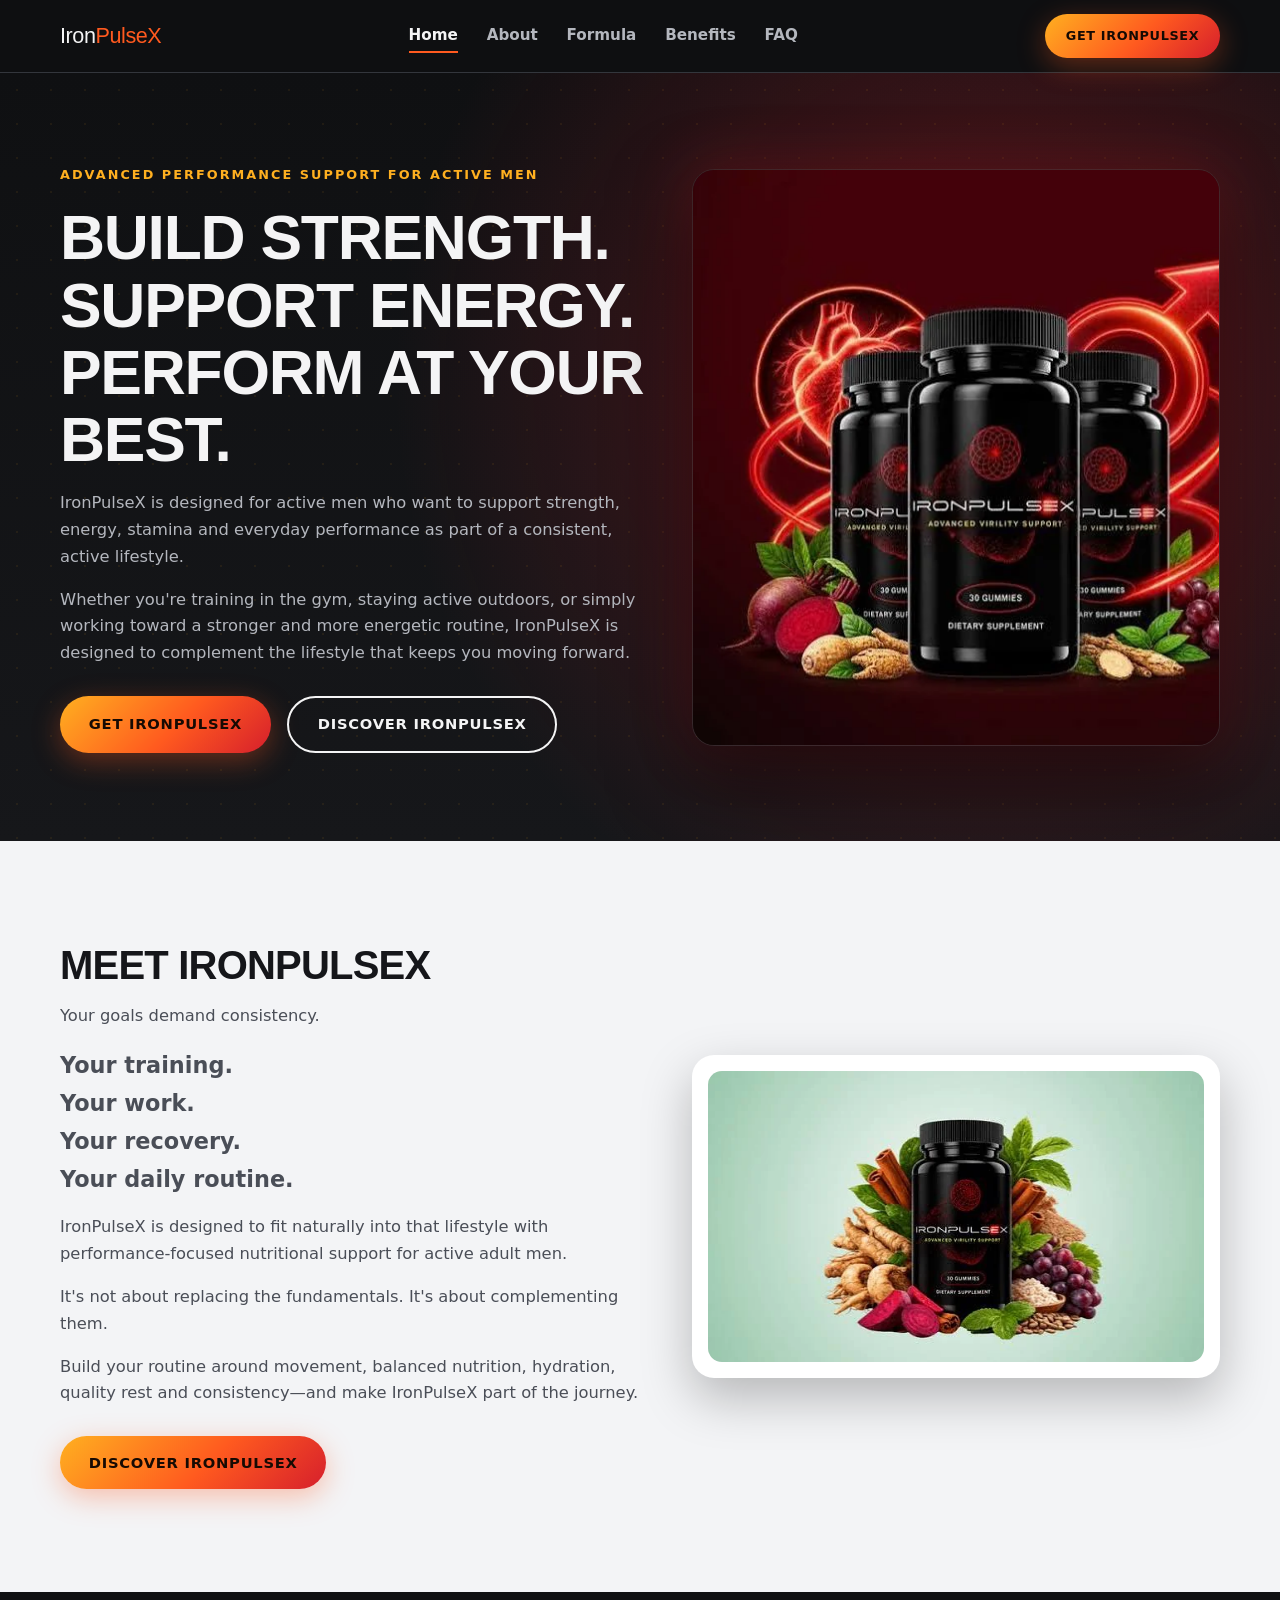
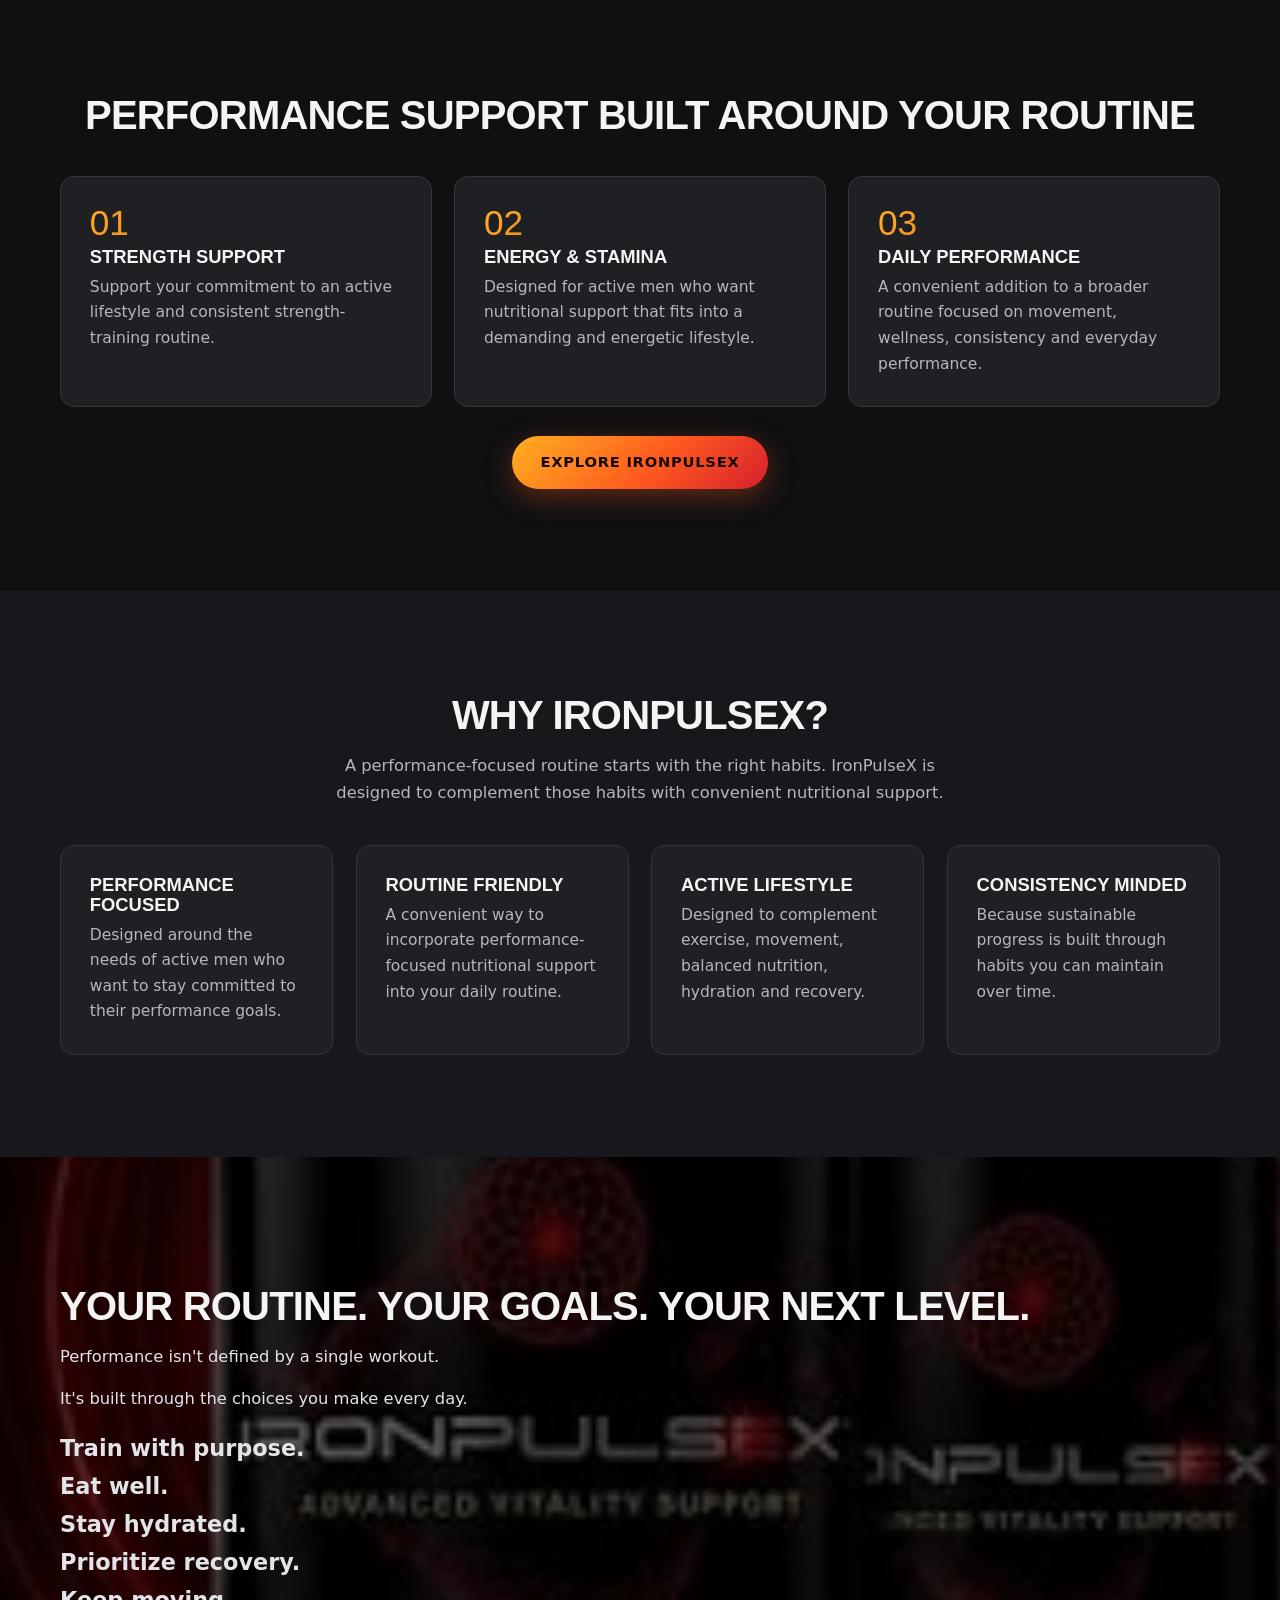
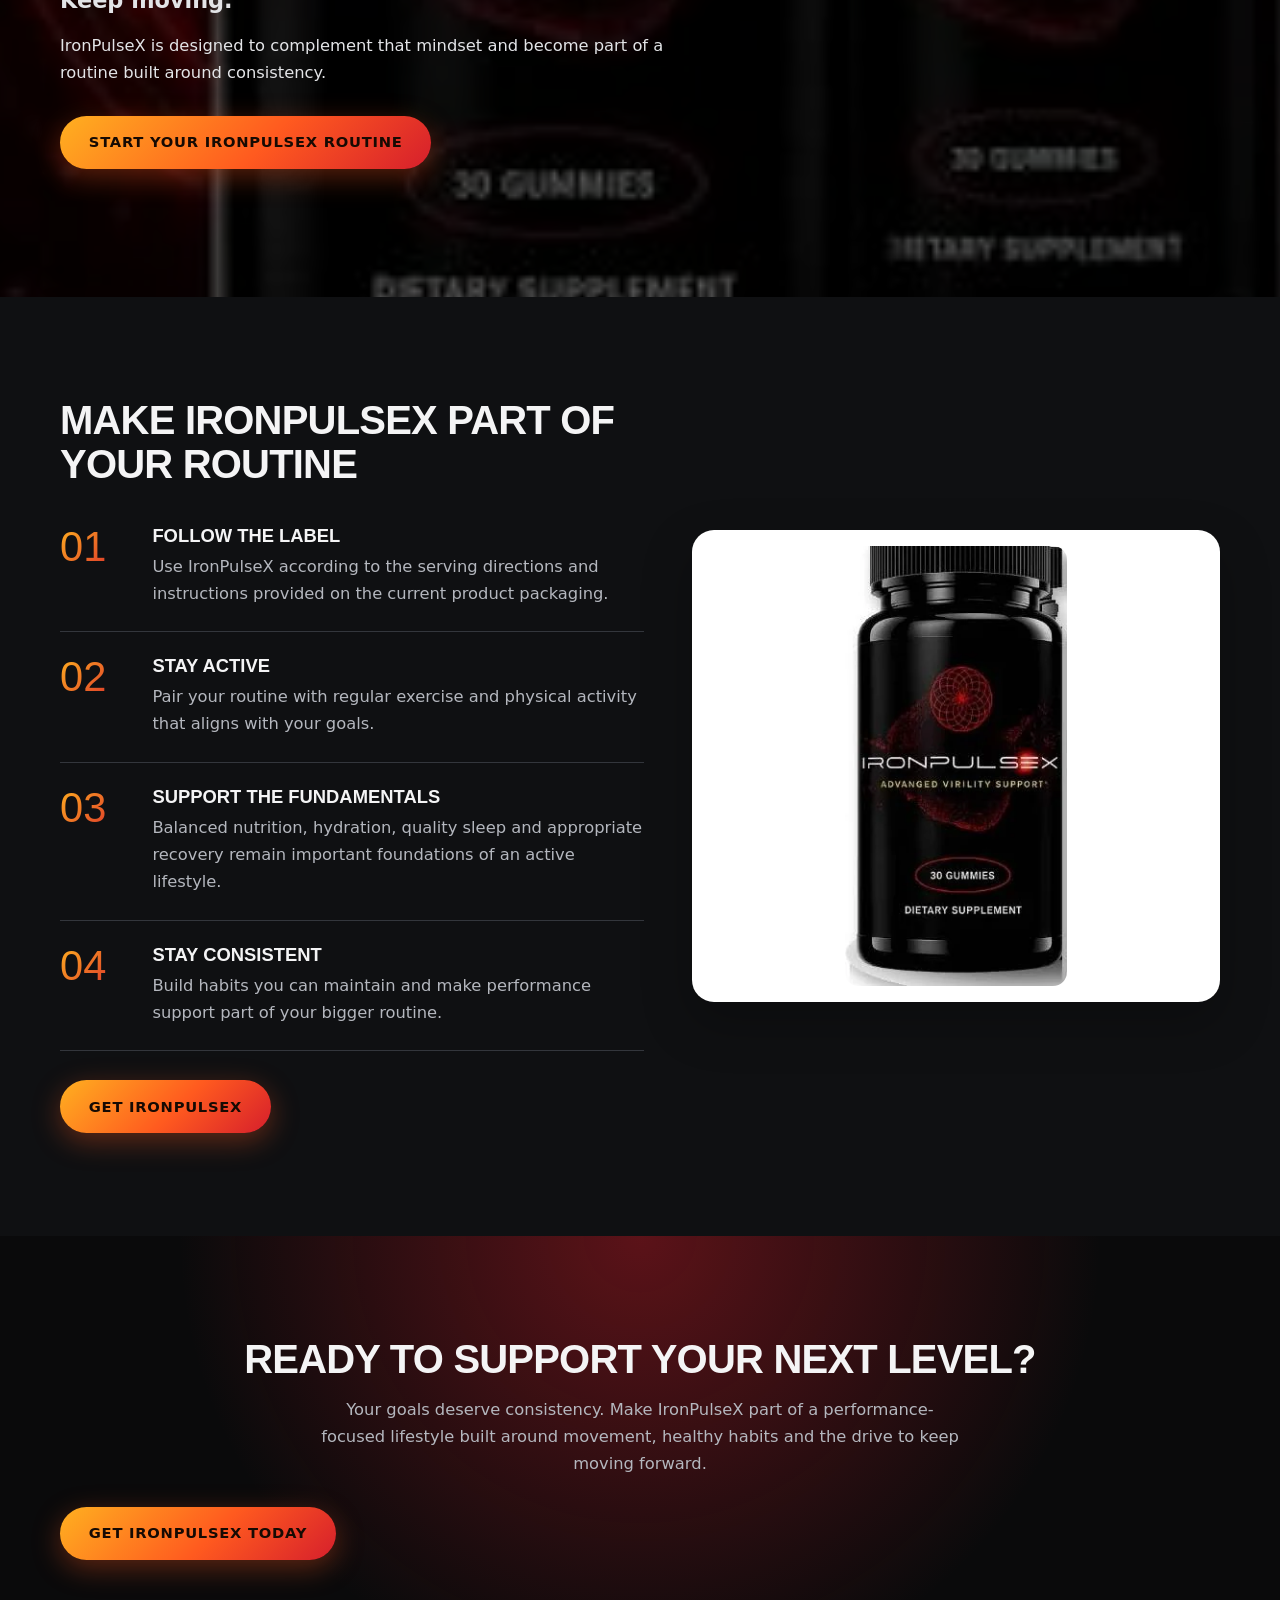
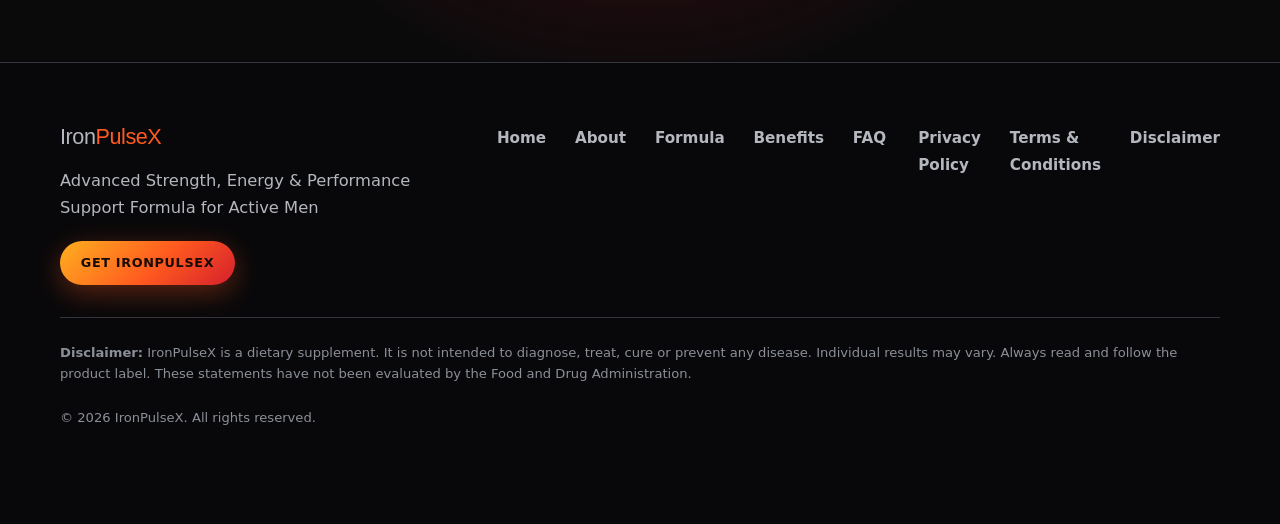
==== index.html @ ad60c8c2 "Add files via upload" ====
<!DOCTYPE html>
<html lang="en">
<head>
<meta charset="utf-8">
<meta name="viewport" content="width=device-width, initial-scale=1">
<title>IronPulseX | Advanced Strength, Energy & Performance Support</title>
<meta name="description" content="Discover IronPulseX, an advanced performance support formula designed for active men seeking support for strength, energy, stamina and everyday performance.">
<meta property="og:title" content="IronPulseX | Advanced Strength, Energy & Performance Support">
<link rel="stylesheet" href="style.css">
</head>
<body>
<header><div class="wrap bar">
<button class="burger" id="burger" aria-label="Open menu" aria-expanded="false" aria-controls="nav">&#9776;</button>
<a class="logo" href="#/">Iron<span>PulseX</span></a>
<nav id="nav" aria-label="Main navigation"><ul>
<li><a href="#/" data-r="home">Home</a></li><li><a href="#/about" data-r="about">About</a></li><li><a href="#/formula" data-r="formula">Formula</a></li><li><a href="#/benefits" data-r="benefits">Benefits</a></li><li><a href="#/faq" data-r="faq">FAQ</a></li>
</ul></nav>
<a class="btn sm dcta" href="https://taptobuynow.com/ironpulsex/">GET IRONPULSEX</a>
<a class="btn sm mcta" href="https://taptobuynow.com/ironpulsex/">GET IRONPULSEX</a>
</div></header>
<main id="top">
<article class="page" id="home" data-title="IronPulseX | Advanced Strength, Energy & Performance Support" data-desc="Discover IronPulseX, an advanced performance support formula designed for active men seeking support for strength, energy, stamina and everyday performance."><section class="hero"><div class="wrap split"><div><span class="eyebrow">ADVANCED PERFORMANCE SUPPORT FOR ACTIVE MEN</span><h1>Build Strength. Support Energy. Perform at Your Best.</h1><p class="lead2">IronPulseX is designed for active men who want to support strength, energy, stamina and everyday performance as part of a consistent, active lifestyle.</p><p class="lead2">Whether you're training in the gym, staying active outdoors, or simply working toward a stronger and more energetic routine, IronPulseX is designed to complement the lifestyle that keeps you moving forward.</p><div class="btns"><a class="btn " href="https://taptobuynow.com/ironpulsex/">GET IRONPULSEX</a><a class="btn ghost" href="https://taptobuynow.com/ironpulsex/">DISCOVER IRONPULSEX</a></div></div><img class="hero-img" data-img="4" src="[data-uri]" width="529" height="579" alt="Three IronPulseX supplement bottles with beetroot, ginseng root and grapes on a dark athletic red energy background"></div></section><section class="sec light"><div class="wrap split"><div class="stack"><h2>Meet IronPulseX</h2><p>Your goals demand consistency.</p><p class="mind">Your training.<br>Your work.<br>Your recovery.<br>Your daily routine.</p><p>IronPulseX is designed to fit naturally into that lifestyle with performance-focused nutritional support for active adult men.</p><p>It's not about replacing the fundamentals. It's about complementing them.</p><p>Build your routine around movement, balanced nutrition, hydration, quality rest and consistency&mdash;and make IronPulseX part of the journey.</p><div class="btns"><a class="btn " href="https://taptobuynow.com/ironpulsex/">DISCOVER IRONPULSEX</a></div></div><div class="frame"><img loading="lazy" data-img="3" src="[data-uri]" width="598" height="350" alt="IronPulseX bottle surrounded by ginseng root, cinnamon, beetroot, grapes and mint leaves"></div></div></section><section class="sec "><div class="wrap"><h2 class="center">Performance Support Built Around Your Routine</h2><div class="grid g3"><div class="card"><span class="num">01</span><h3>STRENGTH SUPPORT</h3><p>Support your commitment to an active lifestyle and consistent strength-training routine.</p></div><div class="card"><span class="num">02</span><h3>ENERGY & STAMINA</h3><p>Designed for active men who want nutritional support that fits into a demanding and energetic lifestyle.</p></div><div class="card"><span class="num">03</span><h3>DAILY PERFORMANCE</h3><p>A convenient addition to a broader routine focused on movement, wellness, consistency and everyday performance.</p></div></div><div class="btns" style="justify-content:center"><a class="btn " href="https://taptobuynow.com/ironpulsex/">EXPLORE IRONPULSEX</a></div></div></section><section class="sec alt"><div class="wrap"><h2 class="center">Why IronPulseX?</h2><p class="center" style="margin-inline:auto">A performance-focused routine starts with the right habits. IronPulseX is designed to complement those habits with convenient nutritional support.</p><div class="grid g4"><div class="card"><h3>PERFORMANCE FOCUSED</h3><p>Designed around the needs of active men who want to stay committed to their performance goals.</p></div><div class="card"><h3>ROUTINE FRIENDLY</h3><p>A convenient way to incorporate performance-focused nutritional support into your daily routine.</p></div><div class="card"><h3>ACTIVE LIFESTYLE</h3><p>Designed to complement exercise, movement, balanced nutrition, hydration and recovery.</p></div><div class="card"><h3>CONSISTENCY MINDED</h3><p>Because sustainable progress is built through habits you can maintain over time.</p></div></div></div></section><section class="life"><img loading="lazy" data-img="1" src="[data-uri]" width="549" height="365" alt="Close view of IronPulseX supplement bottles and red gummies on a dark stone surface"><div class="wrap"><h2>Your Routine. Your Goals. Your Next Level.</h2><p>Performance isn't defined by a single workout.</p><p>It's built through the choices you make every day.</p><p class="mind">Train with purpose.<br>Eat well.<br>Stay hydrated.<br>Prioritize recovery.<br>Keep moving.</p><p>IronPulseX is designed to complement that mindset and become part of a routine built around consistency.</p><div class="btns"><a class="btn " href="https://taptobuynow.com/ironpulsex/">START YOUR IRONPULSEX ROUTINE</a></div></div></section><section class="sec "><div class="wrap split"><div><h2>Make IronPulseX Part of Your Routine</h2><div class="step"><span class="num">01</span><div><h3>FOLLOW THE LABEL</h3><p>Use IronPulseX according to the serving directions and instructions provided on the current product packaging.</p></div></div><div class="step"><span class="num">02</span><div><h3>STAY ACTIVE</h3><p>Pair your routine with regular exercise and physical activity that aligns with your goals.</p></div></div><div class="step"><span class="num">03</span><div><h3>SUPPORT THE FUNDAMENTALS</h3><p>Balanced nutrition, hydration, quality sleep and appropriate recovery remain important foundations of an active lifestyle.</p></div></div><div class="step"><span class="num">04</span><div><h3>STAY CONSISTENT</h3><p>Build habits you can maintain and make performance support part of your bigger routine.</p></div></div><div class="btns"><a class="btn " href="https://taptobuynow.com/ironpulsex/">GET IRONPULSEX</a></div></div><div class="frame tall"><img loading="lazy" data-img="5" src="[data-uri]" width="231" height="460" alt="Single IronPulseX dietary supplement bottle, advanced virility support, 30 gummies"></div></div></section><section class="sec final"><div class="wrap"><h2>Ready to Support Your Next Level?</h2><p>Your goals deserve consistency. Make IronPulseX part of a performance-focused lifestyle built around movement, healthy habits and the drive to keep moving forward.</p><div class="btns"><a class="btn " href="https://taptobuynow.com/ironpulsex/">GET IRONPULSEX TODAY</a></div></div></section></article>
<article class="page" id="about" hidden data-title="About IronPulseX | Performance Support for Active Men" data-desc="Learn about IronPulseX and its performance-focused approach for active men."><section class="hero"><div class="wrap split"><div><span class="eyebrow">ABOUT IRONPULSEX</span><h1>Performance Starts With Consistency</h1><p class="lead2">IronPulseX is built around a straightforward idea: active men deserve performance-focused nutritional support that fits naturally into everyday life.</p><p class="lead2">Because performance isn't only about what happens during a workout.</p><p class="lead2">It's about how you train, work, recover, eat, rest and show up every day.</p><div class="btns"><a class="btn " href="https://taptobuynow.com/ironpulsex/">DISCOVER IRONPULSEX</a></div></div><div class="frame"><img data-img="6" src="[data-uri]" width="480" height="415" alt="Three IronPulseX supplement bottles arranged together"></div></div></section><section class="sec "><div class="wrap"><div class="stack"><h2>Built for Men Who Keep Moving</h2><p>Life can demand a lot.</p><p class="mind">Long days.<br>Challenging workouts.<br>Busy schedules.<br>Personal goals.</p><p>IronPulseX is designed for adult men who want to complement their active lifestyle with convenient performance-support nutrition.</p><p>The philosophy is simple:</p><p class="mind">Support the routine.<br>Respect the fundamentals.<br>Stay consistent.</p></div></div></section><section class="sec alt"><div class="wrap"><h2 class="center">The IronPulseX Approach</h2><div class="grid g4"><div class="card"><h3>PERFORMANCE FOCUSED</h3><p>Created with the active man's lifestyle in mind and positioned around strength, energy, stamina and everyday performance support.</p></div><div class="card"><h3>ROUTINE FRIENDLY</h3><p>Designed to fit naturally into a consistent daily routine.</p></div><div class="card"><h3>LIFESTYLE DRIVEN</h3><p>IronPulseX works alongside the fundamentals of an active lifestyle&mdash;exercise, balanced nutrition, hydration, sleep and recovery.</p></div><div class="card"><h3>CONSISTENCY MINDED</h3><p>Long-term progress isn't built on one perfect day. It's built through habits you can maintain.</p></div></div></div></section><section class="sec light"><div class="wrap"><h2>Designed for Active Adult Men</h2><p>IronPulseX is positioned for men who are committed to staying active and maintaining a performance-focused lifestyle. It is not necessarily appropriate for everyone.</p><div class="grid g4"><div class="card"><h3>Strength Training</h3><p>For men who make resistance training and fitness part of their routine.</p></div><div class="card"><h3>Active Lifestyles</h3><p>For men who stay active through sports, outdoor activities, fitness or everyday movement.</p></div><div class="card"><h3>Demanding Schedules</h3><p>For men balancing work, training, family and personal goals.</p></div><div class="card"><h3>Everyday Performance</h3><p>For men who want to approach their daily routine with consistency and purpose.</p></div></div></div></section><section class="sec "><div class="wrap split"><div class="stack"><h2>Support &mdash; Not Substitution</h2><p>IronPulseX isn't a replacement for the habits that form the foundation of a healthy lifestyle.</p><p class="mind">Exercise matters.<br>Nutrition matters.<br>Hydration matters.<br>Sleep matters.<br>Recovery matters.</p><p>IronPulseX is designed to complement those habits&mdash;not replace them.</p><p>The goal is to build a routine that works as a whole.</p></div><div class="frame"><img loading="lazy" data-img="2" src="[data-uri]" width="640" height="480" alt="IronPulseX bottle with ginseng root, cinnamon sticks, beetroot, grapes and mint"></div></div></section><section class="sec alt"><div class="wrap"><div class="stack"><h2>Keep Moving Forward</h2><p>You don't need perfection.</p><p>You need a routine you can maintain.</p><p class="mind">Set the goal.<br>Build the habit.<br>Stay consistent.<br>Keep moving.</p><p>IronPulseX is designed for men who approach performance with that mindset.</p><div class="btns"><a class="btn " href="https://taptobuynow.com/ironpulsex/">MAKE IRONPULSEX PART OF YOUR ROUTINE</a></div></div></div></section><section class="sec final"><div class="wrap"><h2>Your Routine Is Your Foundation.</h2><p>Build it with intention. Support it with consistency. Keep moving toward what's next.</p><div class="btns"><a class="btn " href="https://taptobuynow.com/ironpulsex/">GET IRONPULSEX</a></div></div></section></article>
<article class="page" id="formula" hidden data-title="IronPulseX Formula | Strength, Energy & Performance Support" data-desc="Explore the IronPulseX formula approach and how it fits into an active lifestyle."><section class="hero"><div class="wrap split"><div><span class="eyebrow">THE FORMULA</span><h1>A Formula Designed Around Performance</h1><p class="lead2">IronPulseX is designed to bring performance-focused nutritional support into a convenient daily routine.</p><p class="lead2">For active men, the goal isn't simply to work harder.</p><p class="lead2">It's to build a smarter, more consistent approach to everyday performance.</p><div class="btns"><a class="btn " href="https://taptobuynow.com/ironpulsex/">GET IRONPULSEX</a></div></div><div class="frame tall"><img data-img="5" src="[data-uri]" width="231" height="460" alt="IronPulseX advanced virility support bottle, 30 gummies dietary supplement"></div></div></section><section class="sec "><div class="wrap"><h2 class="center">How IronPulseX Fits Into an Active Lifestyle</h2><div class="tl"><div class="grid g4"><div class="card"><span class="num">01</span><h3>SUPPORT</h3><p>Make performance-focused nutritional support part of your daily routine.</p></div><div class="card"><span class="num">02</span><h3>TRAIN</h3><p>Pair your routine with regular exercise and physical activity.</p></div><div class="card"><span class="num">03</span><h3>RECOVER</h3><p>Prioritize sleep, hydration, balanced nutrition and recovery.</p></div><div class="card"><span class="num">04</span><h3>REPEAT</h3><p>Consistency is what turns individual healthy choices into sustainable habits.</p></div></div></div></div></section><section class="sec alt"><div class="wrap"><h2 class="center">Designed With the Active Man in Mind</h2><div class="grid g4"><div class="card"><h3>STRENGTH</h3><p>Complement a consistent fitness and strength-training routine.</p></div><div class="card"><h3>ENERGY</h3><p>Support an active lifestyle and the demands of your everyday routine.</p></div><div class="card"><h3>STAMINA</h3><p>Designed to fit naturally into routines centered around physical activity.</p></div><div class="card"><h3>VITALITY</h3><p>Support a broader approach to everyday wellness and performance.</p></div></div></div></section><section class="sec light"><div class="wrap split"><div class="stack"><h2>What's Inside IronPulseX?</h2><p>The exact ingredients and amounts should always be confirmed against the current IronPulseX product label.</p><p>For the most accurate information, review the Supplement Facts panel on the current product packaging before use.</p><p><strong>For the most current ingredient information, please review the Supplement Facts panel on the current IronPulseX product packaging.</strong></p></div><div class="frame"><img loading="lazy" data-img="3" src="[data-uri]" width="598" height="350" alt="IronPulseX bottle beside ginseng, cinnamon, beetroot, grapes and mint leaves"></div></div></section><section class="sec "><div class="wrap"><div class="stack"><h2>Know What You're Choosing</h2><p>Product formulations can change over time.</p><p>Always check the current product packaging for the latest ingredient list, serving information, directions, warnings and other product details.</p><p>If you have a medical condition, take medication or are unsure whether a dietary supplement is appropriate for you, speak with a qualified healthcare professional.</p><div class="btns"><a class="btn " href="https://taptobuynow.com/ironpulsex/">SHOP IRONPULSEX</a></div></div></div></section><section class="sec alt"><div class="wrap"><h2 class="center">A Formula Is Only One Part of Performance</h2><div class="grid g5"><div class="card"><h3>Movement</h3><p>Stay active and train consistently.</p></div><div class="card"><h3>Nutrition</h3><p>Prioritize a balanced and varied diet.</p></div><div class="card"><h3>Hydration</h3><p>Maintain healthy hydration habits.</p></div><div class="card"><h3>Recovery</h3><p>Give yourself time to rest and recover.</p></div><div class="card"><h3>Consistency</h3><p>Keep building habits that fit your lifestyle.</p></div></div><p class="center" style="margin:2rem auto 0">IronPulseX is designed to complement that foundation.</p></div></section><section class="sec final"><div class="wrap"><h2>Support Your Routine. Keep Moving Forward.</h2><p>Make IronPulseX part of a performance-focused lifestyle built around consistency.</p><div class="btns"><a class="btn " href="https://taptobuynow.com/ironpulsex/">GET IRONPULSEX</a></div></div></section></article>
<article class="page" id="benefits" hidden data-title="IronPulseX Benefits | Support Your Active Lifestyle" data-desc="Explore how IronPulseX fits into an active lifestyle focused on strength, energy, stamina and everyday performance support."><section class="hero"><div class="wrap split"><div><span class="eyebrow">ACTIVE LIFESTYLE</span><h1>More From Every Day</h1><p class="lead2">Performance doesn't begin when you walk into the gym.</p><p class="lead2">It begins with the way you approach your entire day.</p><p class="lead2">IronPulseX is designed for active adult men who want to complement their lifestyle with support focused on strength, energy, stamina and everyday performance.</p><div class="btns"><a class="btn " href="https://taptobuynow.com/ironpulsex/">GET STARTED</a></div></div><img class="hero-img" data-img="4" src="[data-uri]" width="529" height="579" alt="IronPulseX supplement bottles supporting an active, performance-focused lifestyle"></div></section><section class="sec "><div class="wrap"><h2 class="center">Performance Support for Your Lifestyle</h2><div class="grid g3"><div class="card"><span class="num">01</span><h3>STRENGTH SUPPORT</h3><p>Complement a consistent strength-training and fitness routine with performance-focused nutritional support.</p></div><div class="card"><span class="num">02</span><h3>ENERGY SUPPORT</h3><p>Designed for men who want to support their active lifestyle and everyday energy needs.</p></div><div class="card"><span class="num">03</span><h3>STAMINA SUPPORT</h3><p>Fits naturally into routines centered around physical activity, training and staying active.</p></div><div class="card"><span class="num">04</span><h3>EVERYDAY PERFORMANCE</h3><p>Support a lifestyle built around movement, consistency and personal performance goals.</p></div><div class="card"><span class="num">05</span><h3>DAILY VITALITY</h3><p>Complement a broader approach to everyday wellness and an active lifestyle.</p></div><div class="card"><span class="num">06</span><h3>CONVENIENT ROUTINE</h3><p>A simple addition to an established daily routine.</p></div></div></div></section><section class="sec alt"><div class="wrap split"><div class="stack"><h2>Performance Is a Lifestyle</h2><p>The strongest routines are built one choice at a time.</p><p class="mind">Train with purpose.<br>Eat intelligently.<br>Stay hydrated.<br>Prioritize recovery.<br>Get quality sleep.<br>Stay consistent.<br>Keep moving forward.</p><p>IronPulseX is designed to complement those choices&mdash;not replace them.</p></div><div class="frame"><img loading="lazy" data-img="6" src="[data-uri]" width="480" height="415" alt="Three IronPulseX bottles representing a consistent daily routine"></div></div></section><section class="sec "><div class="wrap"><h2>Build Your Daily Performance Routine</h2><div class="grid g3"><div class="card"><span class="num">01</span><h3>MOVE</h3><p>Make regular physical activity part of your lifestyle.</p></div><div class="card"><span class="num">02</span><h3>FUEL</h3><p>Prioritize balanced nutrition that supports your overall goals.</p></div><div class="card"><span class="num">03</span><h3>HYDRATE</h3><p>Make hydration a consistent part of your day.</p></div><div class="card"><span class="num">04</span><h3>RECOVER</h3><p>Give yourself adequate time for sleep and recovery.</p></div><div class="card"><span class="num">05</span><h3>SUPPORT</h3><p>Use IronPulseX according to the current product label and make it part of your established routine.</p></div><div class="card"><span class="num">06</span><h3>REPEAT</h3><p>Consistency is the foundation of sustainable habits.</p></div></div><div class="btns"><a class="btn " href="https://taptobuynow.com/ironpulsex/">ADD IRONPULSEX TO YOUR ROUTINE</a></div></div></section><section class="sec alt"><div class="wrap"><div class="stack"><h2>Don't Wait for the Perfect Day</h2><p>You don't need perfect conditions to start building better habits.</p><p>You need a direction.</p><p>You need consistency.</p><p>And you need a routine that works with your lifestyle.</p><p>IronPulseX is designed for men who are ready to take their performance routine seriously.</p><div class="btns"><a class="btn " href="https://taptobuynow.com/ironpulsex/">GET IRONPULSEX</a></div></div></div></section><section class="sec final"><div class="wrap"><h2>Your Goals Don't Wait. Neither Should Your Routine.</h2><p>Take the next step toward a more consistent performance-focused lifestyle.</p><div class="btns"><a class="btn " href="https://taptobuynow.com/ironpulsex/">GET IRONPULSEX</a></div></div></section></article>
<article class="page" id="faq" hidden data-title="IronPulseX FAQ | Frequently Asked Questions" data-desc="Find answers to common questions about IronPulseX, usage, product information and responsible supplement use."><section class="hero"><div class="wrap split"><div><span class="eyebrow">FAQ & CONTACT</span><h1>Questions About IronPulseX?</h1><p class="lead2">Find answers to common questions about IronPulseX, its intended use and how it can fit into an active lifestyle.</p></div><div class="frame"><img data-img="2" src="[data-uri]" width="640" height="480" alt="IronPulseX bottle surrounded by botanical elements"></div></div></section><section class="sec"><div class="wrap" style="max-width:860px"><details><summary>What is IronPulseX?</summary><p>IronPulseX is a dietary supplement positioned as advanced strength, energy and performance support for active adult men.</p><p>It is designed to complement an active lifestyle and consistent wellness routine.</p></details><details><summary>Who is IronPulseX designed for?</summary><p>IronPulseX is designed for adult men who want nutritional support that complements an active lifestyle.</p><p>It can fit alongside exercise, balanced nutrition, hydration, recovery and other healthy lifestyle habits.</p></details><details><summary>How should I take IronPulseX?</summary><p>Always follow the serving size, directions, warnings and other instructions provided on the current IronPulseX product packaging.</p><p>Do not exceed the recommended serving unless specifically directed by an appropriate healthcare professional.</p></details><details><summary>Can I use IronPulseX while exercising?</summary><p>IronPulseX is designed to complement an active lifestyle.</p><p>Exercise, balanced nutrition, hydration, adequate sleep and recovery remain important parts of a performance-focused routine.</p></details><details><summary>How quickly will IronPulseX work?</summary><p>Individual experiences can vary.</p><p>No specific timeframe or guaranteed outcome is promised. Results can depend on individual circumstances, lifestyle, nutrition, exercise and consistency.</p></details><details><summary>Is IronPulseX a replacement for exercise?</summary><p>No.</p><p>IronPulseX should complement&mdash;not replace&mdash;regular physical activity, balanced nutrition, hydration, adequate sleep and other healthy lifestyle practices.</p></details><details><summary>Is IronPulseX a replacement for a healthy diet?</summary><p>No.</p><p>Dietary supplements are intended to supplement an overall lifestyle, not replace a balanced and varied diet.</p></details><details><summary>Can everyone use IronPulseX?</summary><p>Not necessarily.</p><p>If you have a medical condition, take prescription or over-the-counter medication, are pregnant or nursing, or have questions about whether IronPulseX is appropriate for you, consult a qualified healthcare professional before use.</p></details><details><summary>Where can I buy IronPulseX?</summary><p>You can visit the purchase page by clicking any GET IRONPULSEX button on this website.</p></details><details><summary>Where can I find the ingredient information?</summary><p>Always refer to the current IronPulseX product packaging and Supplement Facts panel for the most accurate and up-to-date ingredient information.</p><p>Product formulations may change.</p></details><details><summary>Does IronPulseX guarantee results?</summary><p>No.</p><p>Individual results vary, and dietary supplements should not be presented as guaranteeing a particular outcome.</p></details><div class="btns"><a class="btn " href="https://taptobuynow.com/ironpulsex/">GET IRONPULSEX</a></div></div></section><section class="sec alt"><div class="wrap"><h2>Need More Information?</h2><p>For product-specific information, always review the current IronPulseX product packaging and purchase-page information.</p><div class="btns"><a class="btn " href="https://taptobuynow.com/ironpulsex/">VISIT IRONPULSEX</a></div></div></section><section class="sec" id="disclaimer"><div class="wrap"><div class="disc"><h2 style="font-size:1.8rem">Important Disclaimer</h2><p>IronPulseX is a dietary supplement.</p><p>It is not intended to diagnose, treat, cure or prevent any disease.</p><p>Individual results may vary.</p><p>Always read and follow the product label.</p><p>If you have a medical condition, take medication, are pregnant or nursing, or have concerns about using a dietary supplement, consult a qualified healthcare professional before use.</p><p>Website information should not be considered a substitute for professional medical advice.</p></div></div></section></article>
</main>
<footer><div class="wrap">
<div class="fgrid">
<div><a class="logo" href="#/">Iron<span>PulseX</span></a><p style="margin:.8rem 0 1.2rem">Advanced Strength, Energy &amp; Performance Support Formula for Active Men</p><a class="btn sm" href="https://taptobuynow.com/ironpulsex/">GET IRONPULSEX</a></div>
<nav aria-label="Footer navigation"><ul><li><a href="#/">Home</a></li><li><a href="#/about">About</a></li><li><a href="#/formula">Formula</a></li><li><a href="#/benefits">Benefits</a></li><li><a href="#/faq">FAQ</a></li></ul></nav>
<nav aria-label="Legal"><ul><li><a href="privacy-policy.html">Privacy Policy</a></li><li><a href="terms-and-conditions.html">Terms &amp; Conditions</a></li><li><a href="#/disclaimer">Disclaimer</a></li></ul></nav>
</div>
<p class="small"><strong>Disclaimer:</strong> IronPulseX is a dietary supplement. It is not intended to diagnose, treat, cure or prevent any disease. Individual results may vary. Always read and follow the product label. These statements have not been evaluated by the Food and Drug Administration.<br><br>&copy; 2026 IronPulseX. All rights reserved.</p>
</div></footer>
<div class="sticky"><a class="btn" href="https://taptobuynow.com/ironpulsex/">GET IRONPULSEX</a></div>
<script>
var IMG={"1": "[data-uri]", "2": "[data-uri]", "3": "[data-uri]", "4": "[data-uri]", "5": "[data-uri]", "6": "[data-uri]"};document.querySelectorAll("img[data-img]").forEach(function(i){i.src=IMG[i.dataset.img]});
(function(){
var pages=document.querySelectorAll('.page'),links=document.querySelectorAll('nav a[data-r]'),nav=document.getElementById('nav'),burger=document.getElementById('burger'),desc=document.querySelector('meta[name=description]');
function route(){
var h=location.hash.replace('#/','').replace('#','')||'home';
var disc=h==='disclaimer';if(disc)h='faq';
if(!document.getElementById(h))h='home';
pages.forEach(function(p){p.hidden=p.id!==h});
var p=document.getElementById(h);
document.title=p.dataset.title;desc.setAttribute('content',p.dataset.desc);
links.forEach(function(a){a.classList.toggle('active',a.dataset.r===h)});
nav.classList.remove('open');burger.setAttribute('aria-expanded','false');
if(disc){var d=document.getElementById('disclaimer');d&&d.scrollIntoView()}else window.scrollTo(0,0);
}
burger.addEventListener('click',function(){var o=nav.classList.toggle('open');burger.setAttribute('aria-expanded',o)});
window.addEventListener('hashchange',route);route();
})();
</script>
</body>
</html>
---- style.css ----
:root{--bg:#0f1012;--bg2:#17181b;--card:#1e2024;--line:#33363c;--tx:#f4f4f5;--mut:#b4b7be;--acc:#ff5a1f;--acc2:#ffb020;--red:#d61f2c;--light:#f3f4f6;--ink:#15161a;--r:14px}
*{box-sizing:border-box;margin:0;padding:0}
html{scroll-behavior:smooth}
body{font-family:"Segoe UI",Inter,system-ui,-apple-system,Roboto,Arial,sans-serif;background:var(--bg);color:var(--tx);line-height:1.65;font-size:1.02rem;-webkit-font-smoothing:antialiased}
img{max-width:100%;height:auto;display:block}
a{color:inherit}
h1,h2,h3{font-family:"Arial Black","Segoe UI",Impact,sans-serif;line-height:1.08;letter-spacing:-.02em;font-weight:900}
h1{font-size:clamp(2.3rem,5.4vw,4.3rem)}
h2{font-size:clamp(1.8rem,3.6vw,2.9rem);margin-bottom:1rem}
h3{font-size:1.15rem;letter-spacing:0;margin-bottom:.5rem}
p{color:var(--mut);max-width:62ch}
.wrap{width:min(1160px,92%);margin:0 auto}
.sec{padding:clamp(3.5rem,8vw,6.5rem) 0}
.alt{background:var(--bg2)}
.light{background:var(--light);color:var(--ink)}
.light p{color:#4a4e57}
.light .card{background:#fff;border-color:#e2e4e8;color:var(--ink)}
.eyebrow{display:inline-block;color:var(--acc2);font-weight:700;font-size:.8rem;letter-spacing:.16em;margin-bottom:1rem}
.center{text-align:center}.center p{margin-inline:auto}
:focus-visible{outline:3px solid var(--acc2);outline-offset:3px}
/* buttons */
.btn{display:inline-flex;align-items:center;justify-content:center;min-height:52px;padding:.9rem 1.8rem;border-radius:999px;font-weight:800;letter-spacing:.05em;text-decoration:none;font-size:.92rem;background:linear-gradient(135deg,var(--acc2),var(--acc) 55%,var(--red));color:#160a03;box-shadow:0 8px 28px rgba(255,90,31,.35);transition:transform .2s,box-shadow .2s,filter .2s;text-align:center}
.btn:hover{transform:translateY(-2px);filter:brightness(1.08);box-shadow:0 12px 34px rgba(255,90,31,.5)}
.btn.ghost{background:transparent;color:var(--tx);border:2px solid var(--tx);box-shadow:none}
.btn.ghost:hover{background:var(--tx);color:var(--ink)}
.btn.sm{min-height:44px;padding:.6rem 1.3rem;font-size:.8rem}
.btns{display:flex;gap:1rem;flex-wrap:wrap;margin-top:1.8rem}
.center .btns{justify-content:center}
/* header */
header{position:sticky;top:0;z-index:50;background:rgba(15,16,18,.92);backdrop-filter:blur(12px);border-bottom:1px solid var(--line)}
.bar{display:flex;align-items:center;justify-content:space-between;gap:1rem;min-height:72px}
.logo{font-family:"Arial Black",Impact,sans-serif;font-size:1.35rem;text-decoration:none;letter-spacing:-.02em}
.logo span{color:var(--acc)}
nav ul{list-style:none;display:flex;gap:1.8rem}
nav a{text-decoration:none;color:var(--mut);font-weight:600;font-size:.95rem;padding:.4rem 0;border-bottom:2px solid transparent;transition:color .2s,border-color .2s}
nav a:hover,nav a.active{color:var(--tx);border-color:var(--acc)}
.burger{display:none;background:none;border:1px solid var(--line);border-radius:10px;width:46px;height:46px;cursor:pointer;color:var(--tx);font-size:1.4rem}
.mcta{display:none}
/* hero */
.hero{position:relative;overflow:hidden;background:radial-gradient(circle at 78% 40%,rgba(214,31,44,.35),transparent 55%),linear-gradient(180deg,#0f1012,#16171a)}
.hero:before{content:"";position:absolute;inset:0;background:radial-gradient(circle,rgba(255,176,32,.14) 1px,transparent 1.5px) 0 0/34px 34px;opacity:.5;pointer-events:none}
.split{position:relative;display:grid;grid-template-columns:1.05fr .95fr;gap:3rem;align-items:center}
.hero .split{padding:clamp(3rem,7vw,5.5rem) 0}
.hero p.lead{font-size:1.15rem;margin-top:1.3rem}
.hero h1{margin:.2rem 0}
.trust{margin-top:1.6rem;font-size:.88rem;color:var(--mut)}
.hero-img{border-radius:22px;box-shadow:0 30px 80px rgba(0,0,0,.6),0 0 60px rgba(214,31,44,.3);border:1px solid rgba(255,255,255,.08);width:100%}
.pimg{filter:drop-shadow(0 25px 35px rgba(0,0,0,.55));margin:0 auto;max-height:520px;width:auto}
.frame{background:#fff;border-radius:22px;padding:1rem;box-shadow:0 20px 50px rgba(0,0,0,.25)}
.frame img{border-radius:14px;width:100%}
/* grids/cards */
.grid{display:grid;gap:1.4rem;margin-top:2.4rem}
.g3{grid-template-columns:repeat(3,1fr)}.g4{grid-template-columns:repeat(4,1fr)}.g2{grid-template-columns:repeat(2,1fr)}
.card{background:var(--card);border:1px solid var(--line);border-radius:var(--r);padding:1.8rem;transition:transform .25s,border-color .25s}
.card:hover{transform:translateY(-4px);border-color:var(--acc)}
.card p{font-size:.97rem}
.num{font-family:"Arial Black",sans-serif;font-size:2.2rem;background:linear-gradient(135deg,var(--acc2),var(--red));-webkit-background-clip:text;background-clip:text;color:transparent;display:block;margin-bottom:.4rem;line-height:1}
.ico{width:48px;height:48px;border-radius:12px;display:grid;place-items:center;font-size:1.4rem;background:rgba(255,90,31,.15);margin-bottom:1rem}
/* lifestyle */
.life{position:relative;background:#000;overflow:hidden}
.life img{width:100%;height:100%;position:absolute;inset:0;object-fit:cover;opacity:.4}
.life .wrap{position:relative;padding:clamp(4rem,10vw,8rem) 0}
.life p{color:#e3e4e7;margin-bottom:.9rem}
/* steps */
.steps{counter-reset:s}
.step{display:flex;gap:1.4rem;align-items:flex-start;padding:1.5rem 0;border-bottom:1px solid var(--line)}
.step .num{font-size:2.6rem;min-width:70px}
.note{margin-top:1.4rem;font-size:.9rem;font-style:italic}
/* final cta */
.final{text-align:center;background:radial-gradient(circle at 50% 0,rgba(214,31,44,.4),transparent 60%),#0a0a0b}
.final p{margin:0 auto}
/* checklist */
.check{list-style:none;display:grid;grid-template-columns:repeat(2,1fr);gap:.9rem;margin-top:2rem}
.check li{background:var(--card);border:1px solid var(--line);border-radius:12px;padding:1rem 1.2rem;font-weight:600}
.check li:before{content:"\2713";color:var(--acc2);font-weight:900;margin-right:.8rem}
.mind{font-size:1.4rem;font-weight:700;line-height:1.7;color:var(--tx);list-style:none}
/* faq */
details{background:var(--card);border:1px solid var(--line);border-radius:12px;margin-bottom:.9rem}
summary{cursor:pointer;padding:1.2rem 1.4rem;font-weight:700;list-style:none;display:flex;justify-content:space-between;gap:1rem;min-height:56px;align-items:center}
summary::-webkit-details-marker{display:none}
summary:after{content:"+";font-size:1.6rem;color:var(--acc);transition:transform .2s}
details[open] summary:after{transform:rotate(45deg)}
details p{padding:0 1.4rem 1.3rem}
.disc{background:#fff;color:var(--ink);border-radius:var(--r);padding:2rem;border-left:6px solid var(--acc)}
.disc p{color:#3c4048;margin-bottom:.8rem;max-width:none}
/* footer */
footer{background:#08080a;border-top:1px solid var(--line);padding:3.5rem 0 6rem}
.fgrid{display:grid;grid-template-columns:1.4fr 1fr 1fr;gap:2rem}
footer ul{list-style:none}footer li{margin:.4rem 0}
footer a{text-decoration:none;color:var(--mut)}footer a:hover{color:var(--acc2)}
.small{font-size:.82rem;color:#8b8f97;margin-top:2rem;padding-top:1.5rem;border-top:1px solid var(--line);max-width:none}
.page[hidden]{display:none}
@media(max-width:960px){
.split,.g3,.g4,.fgrid{grid-template-columns:1fr 1fr}
.split{grid-template-columns:1fr}
.burger{display:block}
.dcta{display:none}
.mcta{display:inline-flex}
nav{position:absolute;top:100%;left:0;right:0;background:var(--bg);border-bottom:1px solid var(--line);display:none;padding:1rem 4%}
nav.open{display:block}
nav ul{flex-direction:column;gap:.4rem}
nav a{display:block;padding:.9rem 0;font-size:1.05rem}
.bar{position:relative}
}
@media(max-width:640px){
.g2,.g3,.g4,.fgrid,.check{grid-template-columns:1fr}
.mcta{padding:.5rem .9rem;font-size:.72rem;min-height:42px}
.logo{font-size:1.1rem}
.btn:not(.sm){width:100%}
.sticky{display:flex}
.pimg{max-height:380px}
}
.sticky{display:none;position:fixed;left:0;right:0;bottom:0;z-index:60;padding:.6rem 4% calc(.6rem + env(safe-area-inset-bottom));background:rgba(8,8,10,.95);border-top:1px solid var(--line)}
.sticky .btn{width:100%}
@media(min-width:641px){.sticky{display:none!important}}
@media(prefers-reduced-motion:reduce){*{transition:none!important;scroll-behavior:auto!important}}
/* v3 additions */
h1,h2{text-transform:uppercase}
h2{font-size:clamp(1.6rem,3.2vw,2.5rem)}
h1{font-size:clamp(2.1rem,5vw,3.9rem)}
.g5{grid-template-columns:repeat(5,1fr)}
.hero .frame{max-width:480px;margin-left:auto;width:100%}
.frame.tall img{max-height:440px;width:auto;margin:0 auto}
.life img{transform:scale(2.4);transform-origin:88% 55%;opacity:.35}
.tl .card{position:relative}
.stack p+p{margin-top:1rem}
.mind{margin:1rem 0}
.lead2{margin-top:1rem}
.flinks{display:flex;gap:1.2rem;flex-wrap:wrap;margin-top:.8rem;font-size:.9rem}
@media(max-width:960px){.g5{grid-template-columns:1fr 1fr}.hero .frame{margin:0 auto}}
@media(max-width:640px){.g5{grid-template-columns:1fr}h1{font-size:2rem}}
html,body{overflow-x:hidden}
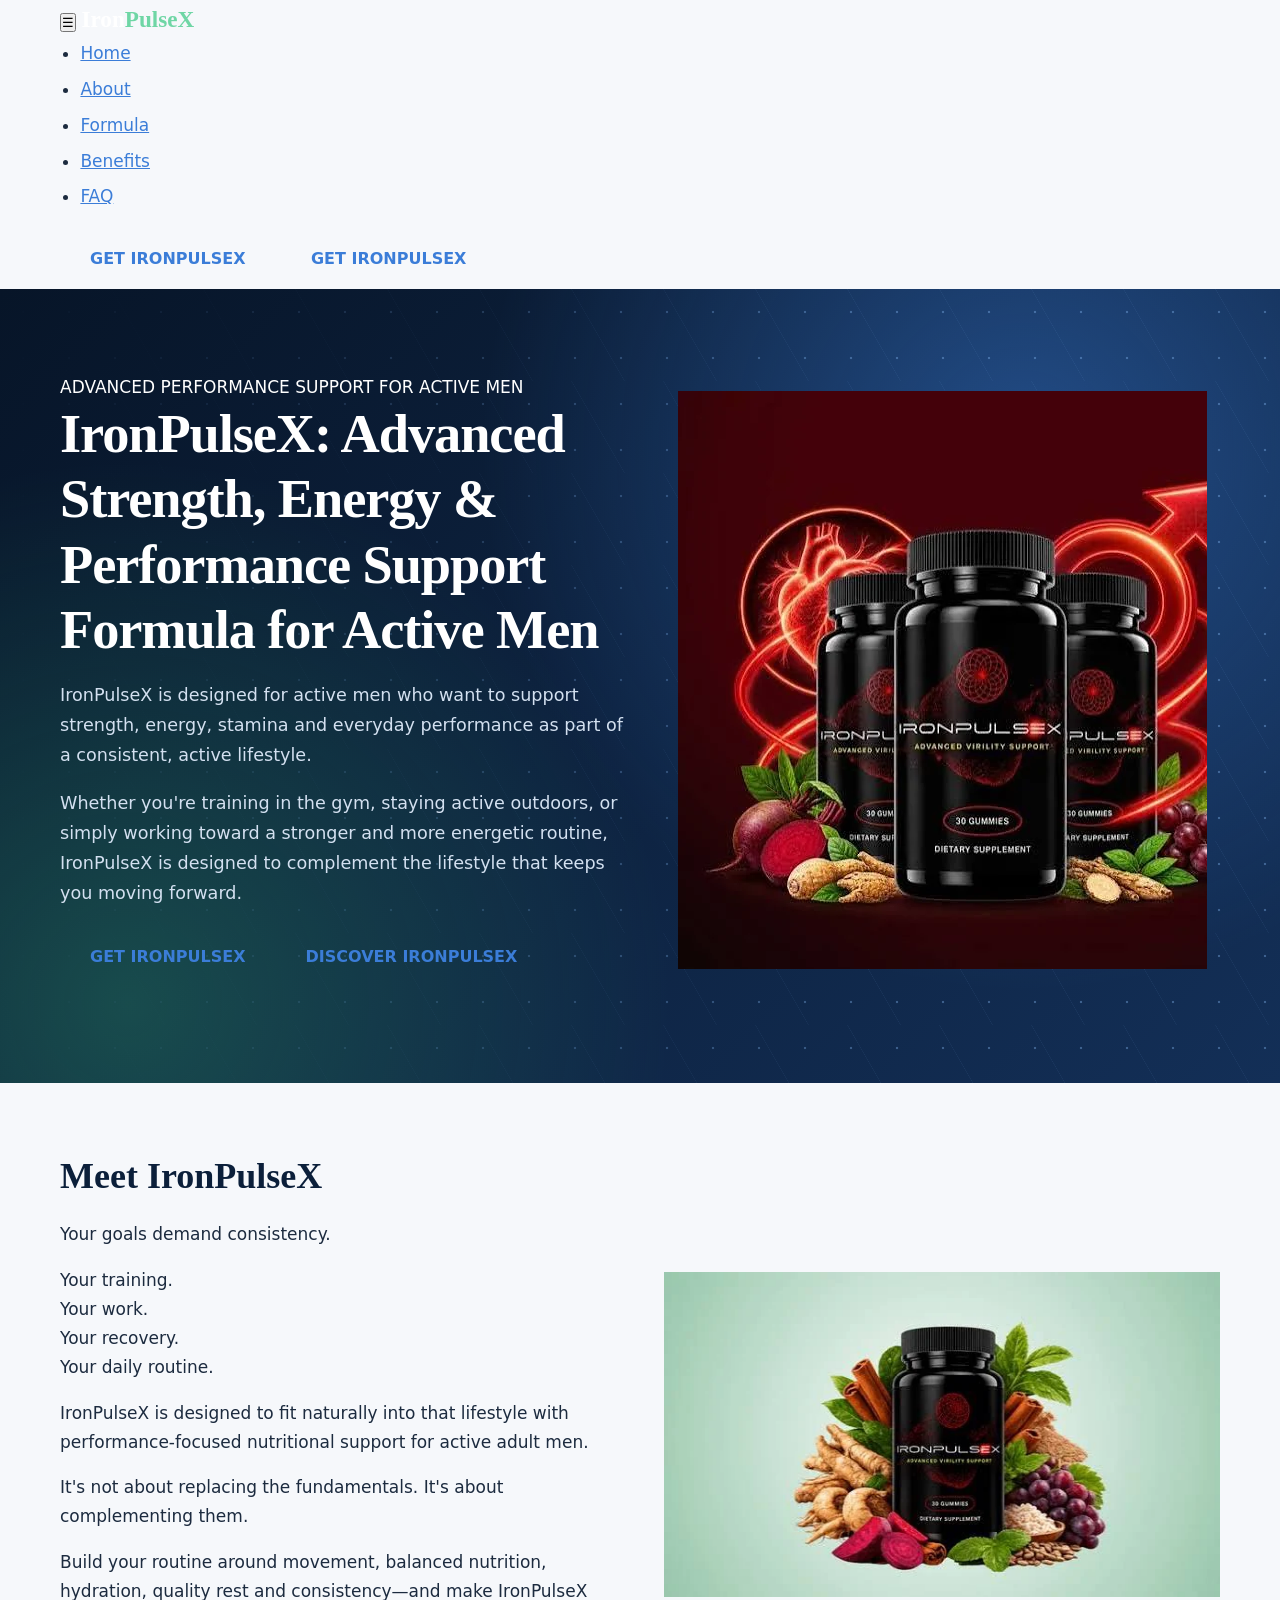
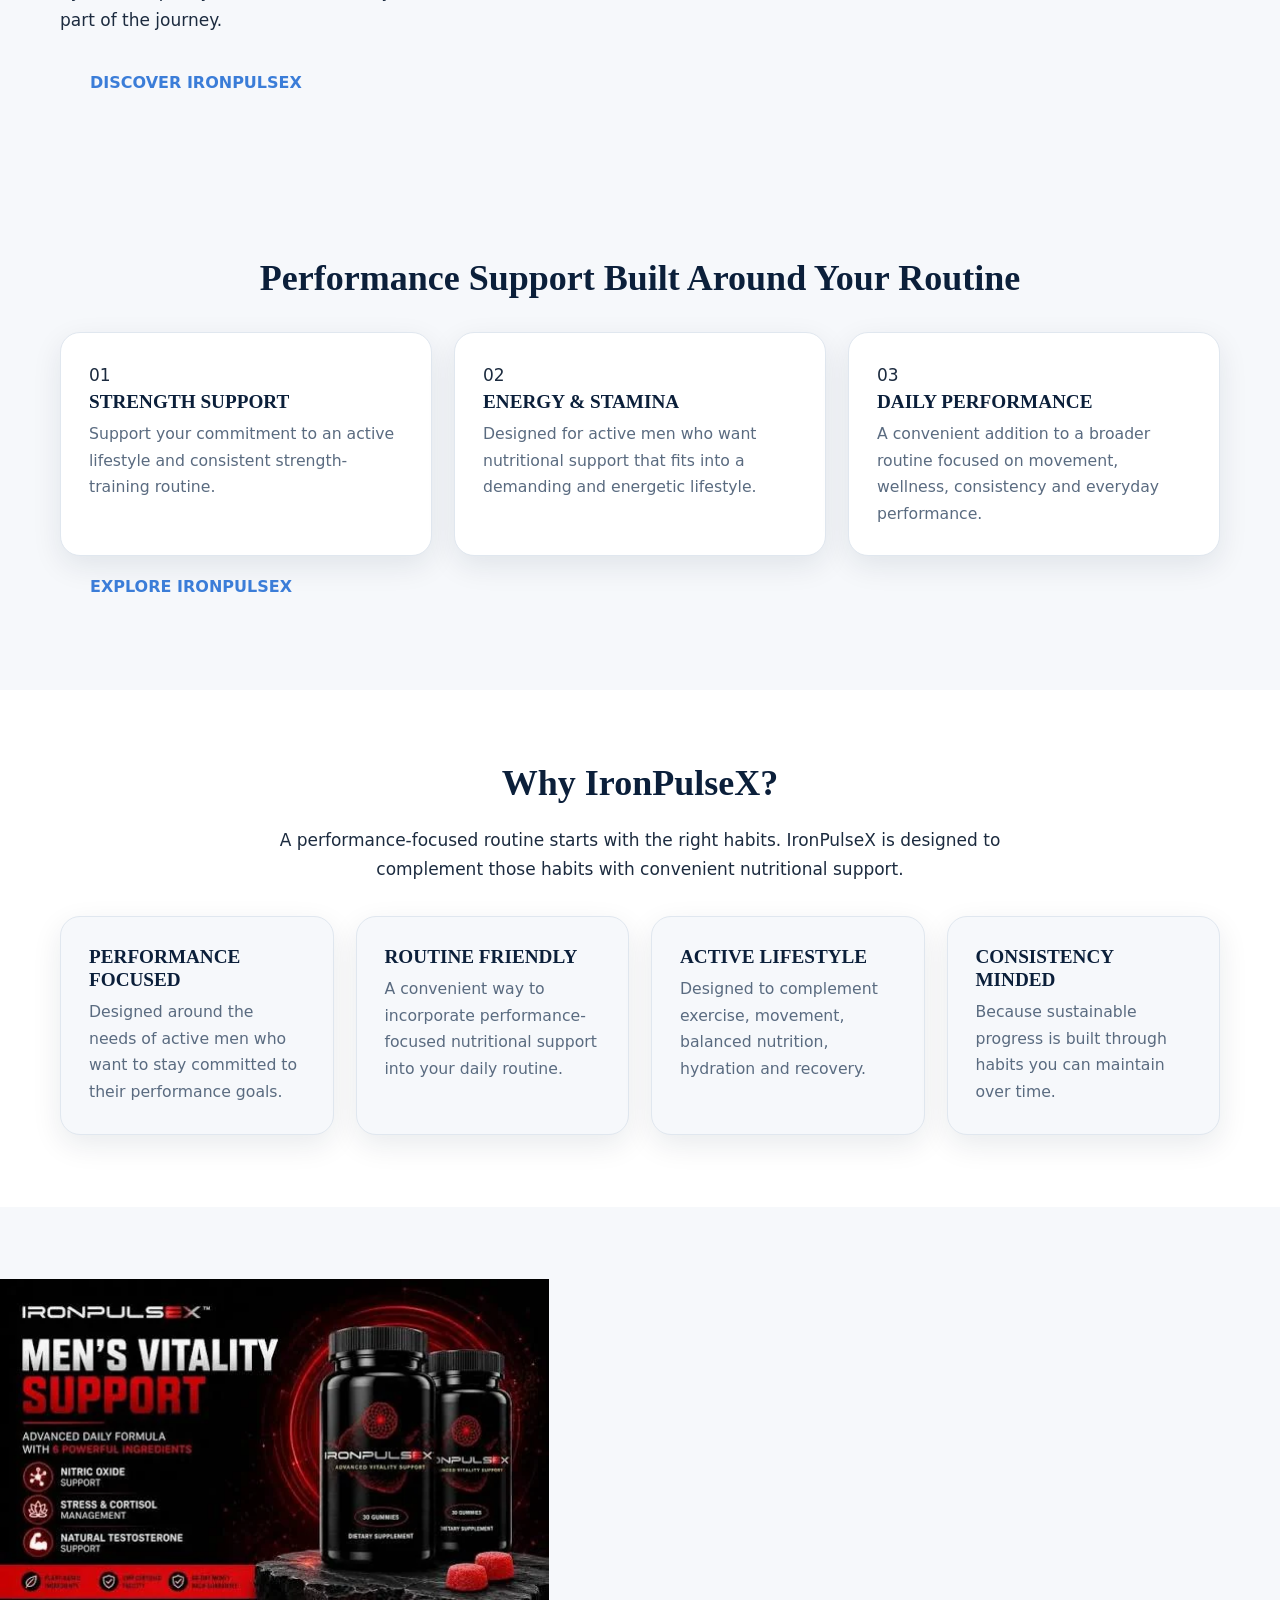
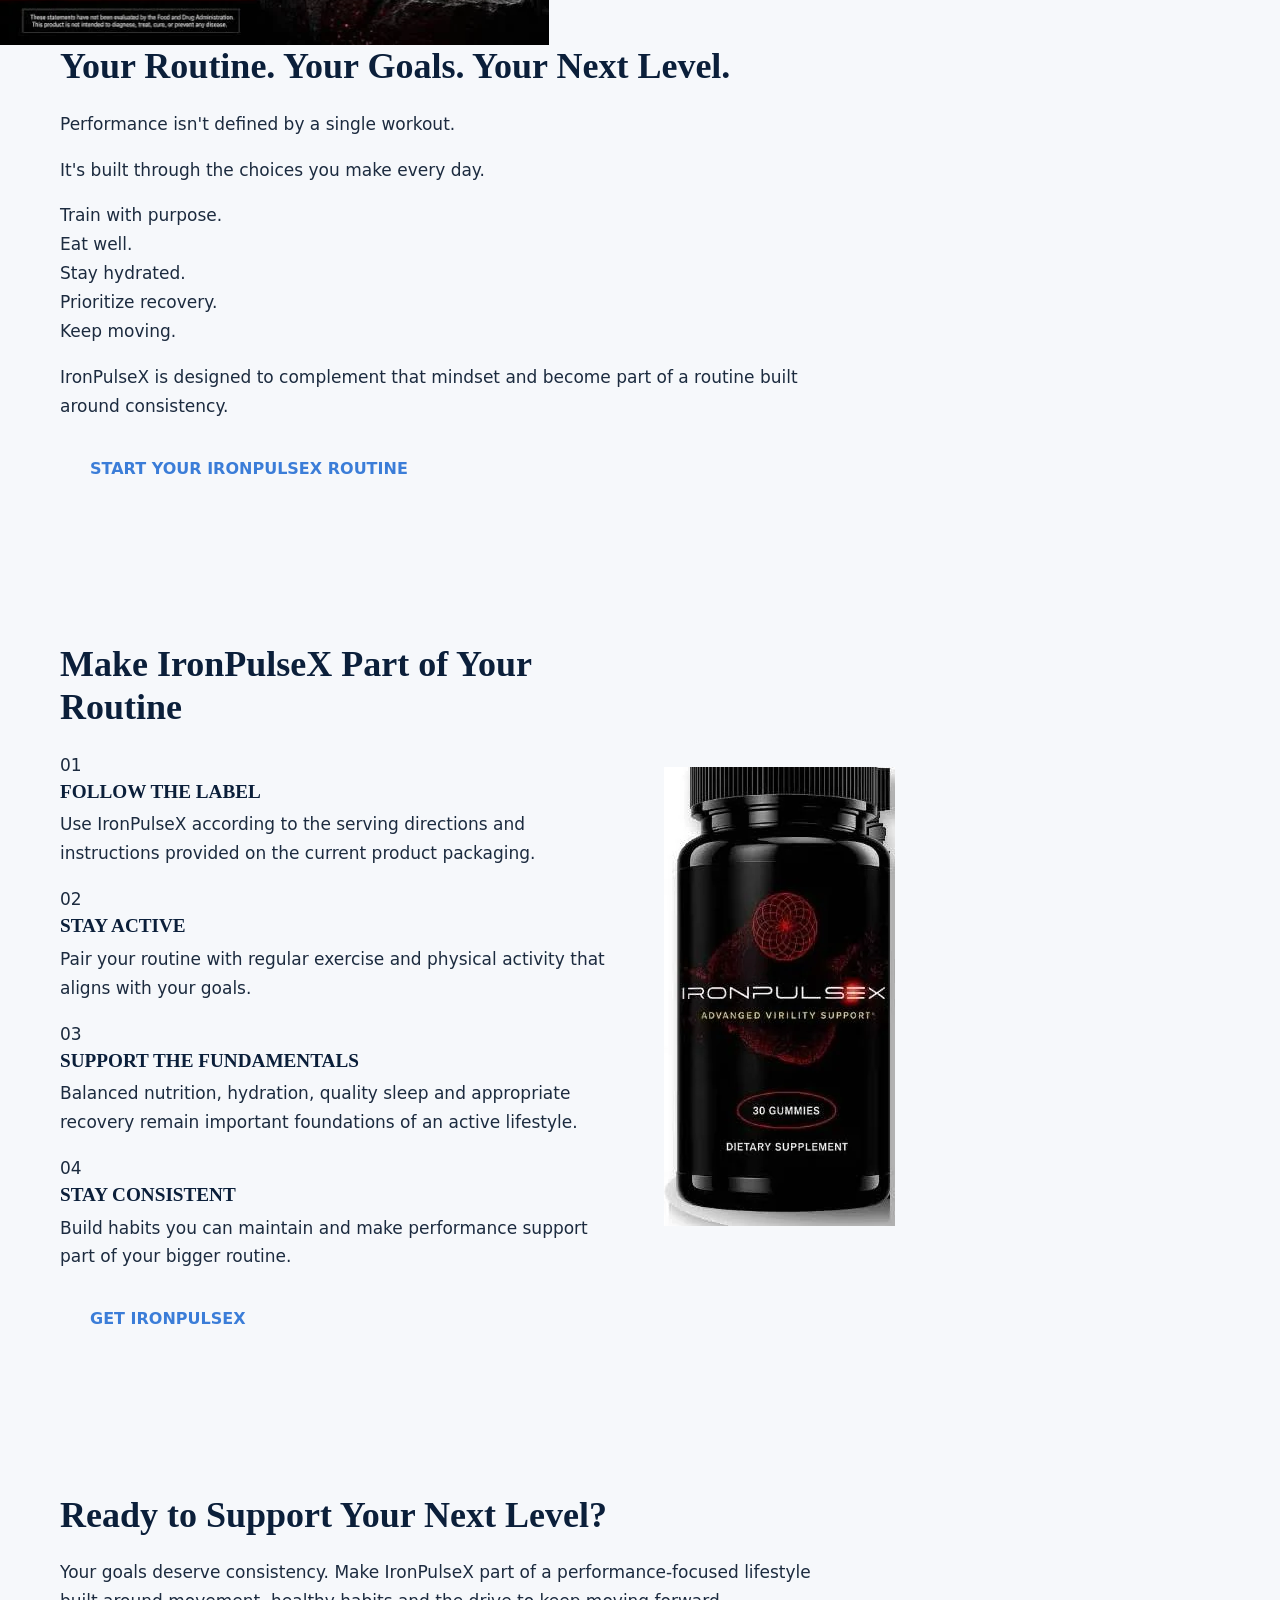
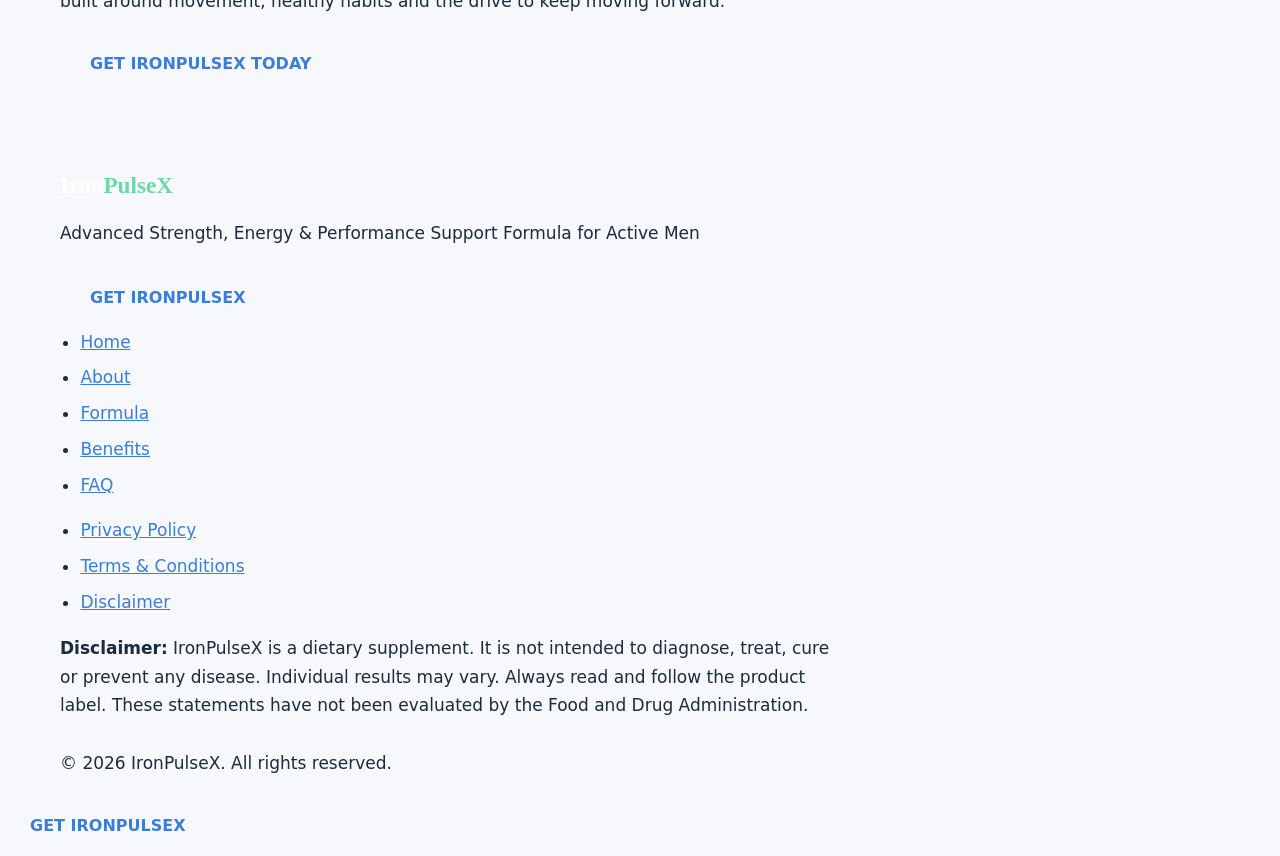
==== commit abcdd400: "Add files via upload" ====
--- a/index.html
+++ b/index.html
@@ -3,9 +3,9 @@
 <head>
 <meta charset="utf-8">
 <meta name="viewport" content="width=device-width, initial-scale=1">
-<title>IronPulseX | Advanced Strength, Energy & Performance Support</title>
+<title>IronPulseX: Advanced Strength, Energy & Performance Support Formula for Active Men</title>
 <meta name="description" content="Discover IronPulseX, an advanced performance support formula designed for active men seeking support for strength, energy, stamina and everyday performance.">
-<meta property="og:title" content="IronPulseX | Advanced Strength, Energy & Performance Support">
+<meta property="og:title" content="IronPulseX: Advanced Strength, Energy & Performance Support Formula for Active Men">
 <link rel="stylesheet" href="style.css">
 </head>
 <body>
@@ -19,7 +19,7 @@
 <a class="btn sm mcta" href="https://taptobuynow.com/ironpulsex/">GET IRONPULSEX</a>
 </div></header>
 <main id="top">
-<article class="page" id="home" data-title="IronPulseX | Advanced Strength, Energy & Performance Support" data-desc="Discover IronPulseX, an advanced performance support formula designed for active men seeking support for strength, energy, stamina and everyday performance."><section class="hero"><div class="wrap split"><div><span class="eyebrow">ADVANCED PERFORMANCE SUPPORT FOR ACTIVE MEN</span><h1>Build Strength. Support Energy. Perform at Your Best.</h1><p class="lead2">IronPulseX is designed for active men who want to support strength, energy, stamina and everyday performance as part of a consistent, active lifestyle.</p><p class="lead2">Whether you're training in the gym, staying active outdoors, or simply working toward a stronger and more energetic routine, IronPulseX is designed to complement the lifestyle that keeps you moving forward.</p><div class="btns"><a class="btn " href="https://taptobuynow.com/ironpulsex/">GET IRONPULSEX</a><a class="btn ghost" href="https://taptobuynow.com/ironpulsex/">DISCOVER IRONPULSEX</a></div></div><img class="hero-img" data-img="4" src="[data-uri]" width="529" height="579" alt="Three IronPulseX supplement bottles with beetroot, ginseng root and grapes on a dark athletic red energy background"></div></section><section class="sec light"><div class="wrap split"><div class="stack"><h2>Meet IronPulseX</h2><p>Your goals demand consistency.</p><p class="mind">Your training.<br>Your work.<br>Your recovery.<br>Your daily routine.</p><p>IronPulseX is designed to fit naturally into that lifestyle with performance-focused nutritional support for active adult men.</p><p>It's not about replacing the fundamentals. It's about complementing them.</p><p>Build your routine around movement, balanced nutrition, hydration, quality rest and consistency&mdash;and make IronPulseX part of the journey.</p><div class="btns"><a class="btn " href="https://taptobuynow.com/ironpulsex/">DISCOVER IRONPULSEX</a></div></div><div class="frame"><img loading="lazy" data-img="3" src="[data-uri]" width="598" height="350" alt="IronPulseX bottle surrounded by ginseng root, cinnamon, beetroot, grapes and mint leaves"></div></div></section><section class="sec "><div class="wrap"><h2 class="center">Performance Support Built Around Your Routine</h2><div class="grid g3"><div class="card"><span class="num">01</span><h3>STRENGTH SUPPORT</h3><p>Support your commitment to an active lifestyle and consistent strength-training routine.</p></div><div class="card"><span class="num">02</span><h3>ENERGY & STAMINA</h3><p>Designed for active men who want nutritional support that fits into a demanding and energetic lifestyle.</p></div><div class="card"><span class="num">03</span><h3>DAILY PERFORMANCE</h3><p>A convenient addition to a broader routine focused on movement, wellness, consistency and everyday performance.</p></div></div><div class="btns" style="justify-content:center"><a class="btn " href="https://taptobuynow.com/ironpulsex/">EXPLORE IRONPULSEX</a></div></div></section><section class="sec alt"><div class="wrap"><h2 class="center">Why IronPulseX?</h2><p class="center" style="margin-inline:auto">A performance-focused routine starts with the right habits. IronPulseX is designed to complement those habits with convenient nutritional support.</p><div class="grid g4"><div class="card"><h3>PERFORMANCE FOCUSED</h3><p>Designed around the needs of active men who want to stay committed to their performance goals.</p></div><div class="card"><h3>ROUTINE FRIENDLY</h3><p>A convenient way to incorporate performance-focused nutritional support into your daily routine.</p></div><div class="card"><h3>ACTIVE LIFESTYLE</h3><p>Designed to complement exercise, movement, balanced nutrition, hydration and recovery.</p></div><div class="card"><h3>CONSISTENCY MINDED</h3><p>Because sustainable progress is built through habits you can maintain over time.</p></div></div></div></section><section class="life"><img loading="lazy" data-img="1" src="[data-uri]" width="549" height="365" alt="Close view of IronPulseX supplement bottles and red gummies on a dark stone surface"><div class="wrap"><h2>Your Routine. Your Goals. Your Next Level.</h2><p>Performance isn't defined by a single workout.</p><p>It's built through the choices you make every day.</p><p class="mind">Train with purpose.<br>Eat well.<br>Stay hydrated.<br>Prioritize recovery.<br>Keep moving.</p><p>IronPulseX is designed to complement that mindset and become part of a routine built around consistency.</p><div class="btns"><a class="btn " href="https://taptobuynow.com/ironpulsex/">START YOUR IRONPULSEX ROUTINE</a></div></div></section><section class="sec "><div class="wrap split"><div><h2>Make IronPulseX Part of Your Routine</h2><div class="step"><span class="num">01</span><div><h3>FOLLOW THE LABEL</h3><p>Use IronPulseX according to the serving directions and instructions provided on the current product packaging.</p></div></div><div class="step"><span class="num">02</span><div><h3>STAY ACTIVE</h3><p>Pair your routine with regular exercise and physical activity that aligns with your goals.</p></div></div><div class="step"><span class="num">03</span><div><h3>SUPPORT THE FUNDAMENTALS</h3><p>Balanced nutrition, hydration, quality sleep and appropriate recovery remain important foundations of an active lifestyle.</p></div></div><div class="step"><span class="num">04</span><div><h3>STAY CONSISTENT</h3><p>Build habits you can maintain and make performance support part of your bigger routine.</p></div></div><div class="btns"><a class="btn " href="https://taptobuynow.com/ironpulsex/">GET IRONPULSEX</a></div></div><div class="frame tall"><img loading="lazy" data-img="5" src="[data-uri]" width="231" height="460" alt="Single IronPulseX dietary supplement bottle, advanced virility support, 30 gummies"></div></div></section><section class="sec final"><div class="wrap"><h2>Ready to Support Your Next Level?</h2><p>Your goals deserve consistency. Make IronPulseX part of a performance-focused lifestyle built around movement, healthy habits and the drive to keep moving forward.</p><div class="btns"><a class="btn " href="https://taptobuynow.com/ironpulsex/">GET IRONPULSEX TODAY</a></div></div></section></article>
+<article class="page" id="home" data-title="IronPulseX: Advanced Strength, Energy & Performance Support Formula for Active Men" data-desc="Discover IronPulseX, an advanced performance support formula designed for active men seeking support for strength, energy, stamina and everyday performance."><section class="hero"><div class="wrap split"><div><span class="eyebrow">ADVANCED PERFORMANCE SUPPORT FOR ACTIVE MEN</span><h1>IronPulseX: Advanced Strength, Energy &amp; Performance Support Formula for Active Men</h1><p class="lead2">IronPulseX is designed for active men who want to support strength, energy, stamina and everyday performance as part of a consistent, active lifestyle.</p><p class="lead2">Whether you're training in the gym, staying active outdoors, or simply working toward a stronger and more energetic routine, IronPulseX is designed to complement the lifestyle that keeps you moving forward.</p><div class="btns"><a class="btn " href="https://taptobuynow.com/ironpulsex/">GET IRONPULSEX</a><a class="btn ghost" href="https://taptobuynow.com/ironpulsex/">DISCOVER IRONPULSEX</a></div></div><img class="hero-img" data-img="4" src="[data-uri]" width="529" height="579" alt="Three IronPulseX supplement bottles with beetroot, ginseng root and grapes on a dark athletic red energy background"></div></section><section class="sec light"><div class="wrap split"><div class="stack"><h2>Meet IronPulseX</h2><p>Your goals demand consistency.</p><p class="mind">Your training.<br>Your work.<br>Your recovery.<br>Your daily routine.</p><p>IronPulseX is designed to fit naturally into that lifestyle with performance-focused nutritional support for active adult men.</p><p>It's not about replacing the fundamentals. It's about complementing them.</p><p>Build your routine around movement, balanced nutrition, hydration, quality rest and consistency&mdash;and make IronPulseX part of the journey.</p><div class="btns"><a class="btn " href="https://taptobuynow.com/ironpulsex/">DISCOVER IRONPULSEX</a></div></div><div class="frame"><img loading="lazy" data-img="3" src="[data-uri]" width="598" height="350" alt="IronPulseX bottle surrounded by ginseng root, cinnamon, beetroot, grapes and mint leaves"></div></div></section><section class="sec "><div class="wrap"><h2 class="center">Performance Support Built Around Your Routine</h2><div class="grid g3"><div class="card"><span class="num">01</span><h3>STRENGTH SUPPORT</h3><p>Support your commitment to an active lifestyle and consistent strength-training routine.</p></div><div class="card"><span class="num">02</span><h3>ENERGY & STAMINA</h3><p>Designed for active men who want nutritional support that fits into a demanding and energetic lifestyle.</p></div><div class="card"><span class="num">03</span><h3>DAILY PERFORMANCE</h3><p>A convenient addition to a broader routine focused on movement, wellness, consistency and everyday performance.</p></div></div><div class="btns" style="justify-content:center"><a class="btn " href="https://taptobuynow.com/ironpulsex/">EXPLORE IRONPULSEX</a></div></div></section><section class="sec alt"><div class="wrap"><h2 class="center">Why IronPulseX?</h2><p class="center" style="margin-inline:auto">A performance-focused routine starts with the right habits. IronPulseX is designed to complement those habits with convenient nutritional support.</p><div class="grid g4"><div class="card"><h3>PERFORMANCE FOCUSED</h3><p>Designed around the needs of active men who want to stay committed to their performance goals.</p></div><div class="card"><h3>ROUTINE FRIENDLY</h3><p>A convenient way to incorporate performance-focused nutritional support into your daily routine.</p></div><div class="card"><h3>ACTIVE LIFESTYLE</h3><p>Designed to complement exercise, movement, balanced nutrition, hydration and recovery.</p></div><div class="card"><h3>CONSISTENCY MINDED</h3><p>Because sustainable progress is built through habits you can maintain over time.</p></div></div></div></section><section class="life"><img loading="lazy" data-img="1" src="[data-uri]" width="549" height="365" alt="Close view of IronPulseX supplement bottles and red gummies on a dark stone surface"><div class="wrap"><h2>Your Routine. Your Goals. Your Next Level.</h2><p>Performance isn't defined by a single workout.</p><p>It's built through the choices you make every day.</p><p class="mind">Train with purpose.<br>Eat well.<br>Stay hydrated.<br>Prioritize recovery.<br>Keep moving.</p><p>IronPulseX is designed to complement that mindset and become part of a routine built around consistency.</p><div class="btns"><a class="btn " href="https://taptobuynow.com/ironpulsex/">START YOUR IRONPULSEX ROUTINE</a></div></div></section><section class="sec "><div class="wrap split"><div><h2>Make IronPulseX Part of Your Routine</h2><div class="step"><span class="num">01</span><div><h3>FOLLOW THE LABEL</h3><p>Use IronPulseX according to the serving directions and instructions provided on the current product packaging.</p></div></div><div class="step"><span class="num">02</span><div><h3>STAY ACTIVE</h3><p>Pair your routine with regular exercise and physical activity that aligns with your goals.</p></div></div><div class="step"><span class="num">03</span><div><h3>SUPPORT THE FUNDAMENTALS</h3><p>Balanced nutrition, hydration, quality sleep and appropriate recovery remain important foundations of an active lifestyle.</p></div></div><div class="step"><span class="num">04</span><div><h3>STAY CONSISTENT</h3><p>Build habits you can maintain and make performance support part of your bigger routine.</p></div></div><div class="btns"><a class="btn " href="https://taptobuynow.com/ironpulsex/">GET IRONPULSEX</a></div></div><div class="frame tall"><img loading="lazy" data-img="5" src="[data-uri]" width="231" height="460" alt="Single IronPulseX dietary supplement bottle, advanced virility support, 30 gummies"></div></div></section><section class="sec final"><div class="wrap"><h2>Ready to Support Your Next Level?</h2><p>Your goals deserve consistency. Make IronPulseX part of a performance-focused lifestyle built around movement, healthy habits and the drive to keep moving forward.</p><div class="btns"><a class="btn " href="https://taptobuynow.com/ironpulsex/">GET IRONPULSEX TODAY</a></div></div></section></article>
 <article class="page" id="about" hidden data-title="About IronPulseX | Performance Support for Active Men" data-desc="Learn about IronPulseX and its performance-focused approach for active men."><section class="hero"><div class="wrap split"><div><span class="eyebrow">ABOUT IRONPULSEX</span><h1>Performance Starts With Consistency</h1><p class="lead2">IronPulseX is built around a straightforward idea: active men deserve performance-focused nutritional support that fits naturally into everyday life.</p><p class="lead2">Because performance isn't only about what happens during a workout.</p><p class="lead2">It's about how you train, work, recover, eat, rest and show up every day.</p><div class="btns"><a class="btn " href="https://taptobuynow.com/ironpulsex/">DISCOVER IRONPULSEX</a></div></div><div class="frame"><img data-img="6" src="[data-uri]" width="480" height="415" alt="Three IronPulseX supplement bottles arranged together"></div></div></section><section class="sec "><div class="wrap"><div class="stack"><h2>Built for Men Who Keep Moving</h2><p>Life can demand a lot.</p><p class="mind">Long days.<br>Challenging workouts.<br>Busy schedules.<br>Personal goals.</p><p>IronPulseX is designed for adult men who want to complement their active lifestyle with convenient performance-support nutrition.</p><p>The philosophy is simple:</p><p class="mind">Support the routine.<br>Respect the fundamentals.<br>Stay consistent.</p></div></div></section><section class="sec alt"><div class="wrap"><h2 class="center">The IronPulseX Approach</h2><div class="grid g4"><div class="card"><h3>PERFORMANCE FOCUSED</h3><p>Created with the active man's lifestyle in mind and positioned around strength, energy, stamina and everyday performance support.</p></div><div class="card"><h3>ROUTINE FRIENDLY</h3><p>Designed to fit naturally into a consistent daily routine.</p></div><div class="card"><h3>LIFESTYLE DRIVEN</h3><p>IronPulseX works alongside the fundamentals of an active lifestyle&mdash;exercise, balanced nutrition, hydration, sleep and recovery.</p></div><div class="card"><h3>CONSISTENCY MINDED</h3><p>Long-term progress isn't built on one perfect day. It's built through habits you can maintain.</p></div></div></div></section><section class="sec light"><div class="wrap"><h2>Designed for Active Adult Men</h2><p>IronPulseX is positioned for men who are committed to staying active and maintaining a performance-focused lifestyle. It is not necessarily appropriate for everyone.</p><div class="grid g4"><div class="card"><h3>Strength Training</h3><p>For men who make resistance training and fitness part of their routine.</p></div><div class="card"><h3>Active Lifestyles</h3><p>For men who stay active through sports, outdoor activities, fitness or everyday movement.</p></div><div class="card"><h3>Demanding Schedules</h3><p>For men balancing work, training, family and personal goals.</p></div><div class="card"><h3>Everyday Performance</h3><p>For men who want to approach their daily routine with consistency and purpose.</p></div></div></div></section><section class="sec "><div class="wrap split"><div class="stack"><h2>Support &mdash; Not Substitution</h2><p>IronPulseX isn't a replacement for the habits that form the foundation of a healthy lifestyle.</p><p class="mind">Exercise matters.<br>Nutrition matters.<br>Hydration matters.<br>Sleep matters.<br>Recovery matters.</p><p>IronPulseX is designed to complement those habits&mdash;not replace them.</p><p>The goal is to build a routine that works as a whole.</p></div><div class="frame"><img loading="lazy" data-img="2" src="[data-uri]" width="640" height="480" alt="IronPulseX bottle with ginseng root, cinnamon sticks, beetroot, grapes and mint"></div></div></section><section class="sec alt"><div class="wrap"><div class="stack"><h2>Keep Moving Forward</h2><p>You don't need perfection.</p><p>You need a routine you can maintain.</p><p class="mind">Set the goal.<br>Build the habit.<br>Stay consistent.<br>Keep moving.</p><p>IronPulseX is designed for men who approach performance with that mindset.</p><div class="btns"><a class="btn " href="https://taptobuynow.com/ironpulsex/">MAKE IRONPULSEX PART OF YOUR ROUTINE</a></div></div></div></section><section class="sec final"><div class="wrap"><h2>Your Routine Is Your Foundation.</h2><p>Build it with intention. Support it with consistency. Keep moving toward what's next.</p><div class="btns"><a class="btn " href="https://taptobuynow.com/ironpulsex/">GET IRONPULSEX</a></div></div></section></article>
 <article class="page" id="formula" hidden data-title="IronPulseX Formula | Strength, Energy & Performance Support" data-desc="Explore the IronPulseX formula approach and how it fits into an active lifestyle."><section class="hero"><div class="wrap split"><div><span class="eyebrow">THE FORMULA</span><h1>A Formula Designed Around Performance</h1><p class="lead2">IronPulseX is designed to bring performance-focused nutritional support into a convenient daily routine.</p><p class="lead2">For active men, the goal isn't simply to work harder.</p><p class="lead2">It's to build a smarter, more consistent approach to everyday performance.</p><div class="btns"><a class="btn " href="https://taptobuynow.com/ironpulsex/">GET IRONPULSEX</a></div></div><div class="frame tall"><img data-img="5" src="[data-uri]" width="231" height="460" alt="IronPulseX advanced virility support bottle, 30 gummies dietary supplement"></div></div></section><section class="sec "><div class="wrap"><h2 class="center">How IronPulseX Fits Into an Active Lifestyle</h2><div class="tl"><div class="grid g4"><div class="card"><span class="num">01</span><h3>SUPPORT</h3><p>Make performance-focused nutritional support part of your daily routine.</p></div><div class="card"><span class="num">02</span><h3>TRAIN</h3><p>Pair your routine with regular exercise and physical activity.</p></div><div class="card"><span class="num">03</span><h3>RECOVER</h3><p>Prioritize sleep, hydration, balanced nutrition and recovery.</p></div><div class="card"><span class="num">04</span><h3>REPEAT</h3><p>Consistency is what turns individual healthy choices into sustainable habits.</p></div></div></div></div></section><section class="sec alt"><div class="wrap"><h2 class="center">Designed With the Active Man in Mind</h2><div class="grid g4"><div class="card"><h3>STRENGTH</h3><p>Complement a consistent fitness and strength-training routine.</p></div><div class="card"><h3>ENERGY</h3><p>Support an active lifestyle and the demands of your everyday routine.</p></div><div class="card"><h3>STAMINA</h3><p>Designed to fit naturally into routines centered around physical activity.</p></div><div class="card"><h3>VITALITY</h3><p>Support a broader approach to everyday wellness and performance.</p></div></div></div></section><section class="sec light"><div class="wrap split"><div class="stack"><h2>What's Inside IronPulseX?</h2><p>The exact ingredients and amounts should always be confirmed against the current IronPulseX product label.</p><p>For the most accurate information, review the Supplement Facts panel on the current product packaging before use.</p><p><strong>For the most current ingredient information, please review the Supplement Facts panel on the current IronPulseX product packaging.</strong></p></div><div class="frame"><img loading="lazy" data-img="3" src="[data-uri]" width="598" height="350" alt="IronPulseX bottle beside ginseng, cinnamon, beetroot, grapes and mint leaves"></div></div></section><section class="sec "><div class="wrap"><div class="stack"><h2>Know What You're Choosing</h2><p>Product formulations can change over time.</p><p>Always check the current product packaging for the latest ingredient list, serving information, directions, warnings and other product details.</p><p>If you have a medical condition, take medication or are unsure whether a dietary supplement is appropriate for you, speak with a qualified healthcare professional.</p><div class="btns"><a class="btn " href="https://taptobuynow.com/ironpulsex/">SHOP IRONPULSEX</a></div></div></div></section><section class="sec alt"><div class="wrap"><h2 class="center">A Formula Is Only One Part of Performance</h2><div class="grid g5"><div class="card"><h3>Movement</h3><p>Stay active and train consistently.</p></div><div class="card"><h3>Nutrition</h3><p>Prioritize a balanced and varied diet.</p></div><div class="card"><h3>Hydration</h3><p>Maintain healthy hydration habits.</p></div><div class="card"><h3>Recovery</h3><p>Give yourself time to rest and recover.</p></div><div class="card"><h3>Consistency</h3><p>Keep building habits that fit your lifestyle.</p></div></div><p class="center" style="margin:2rem auto 0">IronPulseX is designed to complement that foundation.</p></div></section><section class="sec final"><div class="wrap"><h2>Support Your Routine. Keep Moving Forward.</h2><p>Make IronPulseX part of a performance-focused lifestyle built around consistency.</p><div class="btns"><a class="btn " href="https://taptobuynow.com/ironpulsex/">GET IRONPULSEX</a></div></div></section></article>
 <article class="page" id="benefits" hidden data-title="IronPulseX Benefits | Support Your Active Lifestyle" data-desc="Explore how IronPulseX fits into an active lifestyle focused on strength, energy, stamina and everyday performance support."><section class="hero"><div class="wrap split"><div><span class="eyebrow">ACTIVE LIFESTYLE</span><h1>More From Every Day</h1><p class="lead2">Performance doesn't begin when you walk into the gym.</p><p class="lead2">It begins with the way you approach your entire day.</p><p class="lead2">IronPulseX is designed for active adult men who want to complement their lifestyle with support focused on strength, energy, stamina and everyday performance.</p><div class="btns"><a class="btn " href="https://taptobuynow.com/ironpulsex/">GET STARTED</a></div></div><img class="hero-img" data-img="4" src="[data-uri]" width="529" height="579" alt="IronPulseX supplement bottles supporting an active, performance-focused lifestyle"></div></section><section class="sec "><div class="wrap"><h2 class="center">Performance Support for Your Lifestyle</h2><div class="grid g3"><div class="card"><span class="num">01</span><h3>STRENGTH SUPPORT</h3><p>Complement a consistent strength-training and fitness routine with performance-focused nutritional support.</p></div><div class="card"><span class="num">02</span><h3>ENERGY SUPPORT</h3><p>Designed for men who want to support their active lifestyle and everyday energy needs.</p></div><div class="card"><span class="num">03</span><h3>STAMINA SUPPORT</h3><p>Fits naturally into routines centered around physical activity, training and staying active.</p></div><div class="card"><span class="num">04</span><h3>EVERYDAY PERFORMANCE</h3><p>Support a lifestyle built around movement, consistency and personal performance goals.</p></div><div class="card"><span class="num">05</span><h3>DAILY VITALITY</h3><p>Complement a broader approach to everyday wellness and an active lifestyle.</p></div><div class="card"><span class="num">06</span><h3>CONVENIENT ROUTINE</h3><p>A simple addition to an established daily routine.</p></div></div></div></section><section class="sec alt"><div class="wrap split"><div class="stack"><h2>Performance Is a Lifestyle</h2><p>The strongest routines are built one choice at a time.</p><p class="mind">Train with purpose.<br>Eat intelligently.<br>Stay hydrated.<br>Prioritize recovery.<br>Get quality sleep.<br>Stay consistent.<br>Keep moving forward.</p><p>IronPulseX is designed to complement those choices&mdash;not replace them.</p></div><div class="frame"><img loading="lazy" data-img="6" src="[data-uri]" width="480" height="415" alt="Three IronPulseX bottles representing a consistent daily routine"></div></div></section><section class="sec "><div class="wrap"><h2>Build Your Daily Performance Routine</h2><div class="grid g3"><div class="card"><span class="num">01</span><h3>MOVE</h3><p>Make regular physical activity part of your lifestyle.</p></div><div class="card"><span class="num">02</span><h3>FUEL</h3><p>Prioritize balanced nutrition that supports your overall goals.</p></div><div class="card"><span class="num">03</span><h3>HYDRATE</h3><p>Make hydration a consistent part of your day.</p></div><div class="card"><span class="num">04</span><h3>RECOVER</h3><p>Give yourself adequate time for sleep and recovery.</p></div><div class="card"><span class="num">05</span><h3>SUPPORT</h3><p>Use IronPulseX according to the current product label and make it part of your established routine.</p></div><div class="card"><span class="num">06</span><h3>REPEAT</h3><p>Consistency is the foundation of sustainable habits.</p></div></div><div class="btns"><a class="btn " href="https://taptobuynow.com/ironpulsex/">ADD IRONPULSEX TO YOUR ROUTINE</a></div></div></section><section class="sec alt"><div class="wrap"><div class="stack"><h2>Don't Wait for the Perfect Day</h2><p>You don't need perfect conditions to start building better habits.</p><p>You need a direction.</p><p>You need consistency.</p><p>And you need a routine that works with your lifestyle.</p><p>IronPulseX is designed for men who are ready to take their performance routine seriously.</p><div class="btns"><a class="btn " href="https://taptobuynow.com/ironpulsex/">GET IRONPULSEX</a></div></div></div></section><section class="sec final"><div class="wrap"><h2>Your Goals Don't Wait. Neither Should Your Routine.</h2><p>Take the next step toward a more consistent performance-focused lifestyle.</p><div class="btns"><a class="btn " href="https://taptobuynow.com/ironpulsex/">GET IRONPULSEX</a></div></div></section></article>
--- a/style.css
+++ b/style.css
@@ -1,132 +1,121 @@
-:root{--bg:#0f1012;--bg2:#17181b;--card:#1e2024;--line:#33363c;--tx:#f4f4f5;--mut:#b4b7be;--acc:#ff5a1f;--acc2:#ffb020;--red:#d61f2c;--light:#f3f4f6;--ink:#15161a;--r:14px}
+:root{--navy:#0b1f3a;--navy2:#132f57;--blue:#dcebfa;--blue2:#3b7dd8;--green:#2f9e6e;--green2:#e3f4ec;--white:#fff;--bg:#f6f8fb;--ink:#1c2b3f;--muted:#5a6b80;--warm:#e9b872;--line:#e0e7ef;--r:20px;--shadow:0 10px 30px rgba(11,31,58,.09)}
 *{box-sizing:border-box;margin:0;padding:0}
 html{scroll-behavior:smooth}
-body{font-family:"Segoe UI",Inter,system-ui,-apple-system,Roboto,Arial,sans-serif;background:var(--bg);color:var(--tx);line-height:1.65;font-size:1.02rem;-webkit-font-smoothing:antialiased}
+body{font-family:"Segoe UI",system-ui,-apple-system,Roboto,sans-serif;color:var(--ink);background:var(--bg);line-height:1.7;font-size:17px;overflow-x:hidden}
 img{max-width:100%;height:auto;display:block}
-a{color:inherit}
-h1,h2,h3{font-family:"Arial Black","Segoe UI",Impact,sans-serif;line-height:1.08;letter-spacing:-.02em;font-weight:900}
-h1{font-size:clamp(2.3rem,5.4vw,4.3rem)}
-h2{font-size:clamp(1.8rem,3.6vw,2.9rem);margin-bottom:1rem}
-h3{font-size:1.15rem;letter-spacing:0;margin-bottom:.5rem}
-p{color:var(--mut);max-width:62ch}
+a{color:var(--blue2)}
+h1,h2,h3{font-family:Georgia,"Times New Roman",serif;color:var(--navy);line-height:1.2;font-weight:700}
+h1{font-size:clamp(2rem,4.6vw,3.4rem);letter-spacing:-.02em}
+h2{font-size:clamp(1.6rem,3vw,2.25rem);margin-bottom:.6em}
+h3{font-size:1.2rem;margin-bottom:.4em}
+p{margin-bottom:1em;max-width:72ch}
+ul{padding-left:1.2em;margin-bottom:1em}
+li{margin-bottom:.4em}
+:focus-visible{outline:3px solid var(--blue2);outline-offset:3px}
 .wrap{width:min(1160px,92%);margin:0 auto}
-.sec{padding:clamp(3.5rem,8vw,6.5rem) 0}
-.alt{background:var(--bg2)}
-.light{background:var(--light);color:var(--ink)}
-.light p{color:#4a4e57}
-.light .card{background:#fff;border-color:#e2e4e8;color:var(--ink)}
-.eyebrow{display:inline-block;color:var(--acc2);font-weight:700;font-size:.8rem;letter-spacing:.16em;margin-bottom:1rem}
+section{padding:72px 0}
+.alt{background:var(--white)}
 .center{text-align:center}.center p{margin-inline:auto}
-:focus-visible{outline:3px solid var(--acc2);outline-offset:3px}
+.lead{font-size:1.15rem;color:var(--muted)}
+
+/* header */
+.site-header{position:sticky;top:0;z-index:50;background:rgba(11,31,58,.96);backdrop-filter:blur(8px)}
+.nav{display:flex;align-items:center;justify-content:space-between;min-height:68px}
+.logo{font-family:Georgia,serif;font-size:1.45rem;color:#fff;text-decoration:none;font-weight:700}
+.logo span{color:#6fd6a5}
+.nav ul{display:flex;gap:6px;list-style:none;margin:0;padding:0}
+.nav li{margin:0}
+.nav ul a{color:#cfdcec;text-decoration:none;padding:10px 16px;border-radius:999px;transition:.25s;display:block;font-size:.98rem}
+.nav ul a:hover,.nav ul a[aria-current="page"]{background:rgba(255,255,255,.12);color:#fff}
+.menu-btn{display:none;background:none;border:1px solid rgba(255,255,255,.35);color:#fff;border-radius:10px;padding:8px 14px;font-size:1rem;cursor:pointer}
+
 /* buttons */
-.btn{display:inline-flex;align-items:center;justify-content:center;min-height:52px;padding:.9rem 1.8rem;border-radius:999px;font-weight:800;letter-spacing:.05em;text-decoration:none;font-size:.92rem;background:linear-gradient(135deg,var(--acc2),var(--acc) 55%,var(--red));color:#160a03;box-shadow:0 8px 28px rgba(255,90,31,.35);transition:transform .2s,box-shadow .2s,filter .2s;text-align:center}
-.btn:hover{transform:translateY(-2px);filter:brightness(1.08);box-shadow:0 12px 34px rgba(255,90,31,.5)}
-.btn.ghost{background:transparent;color:var(--tx);border:2px solid var(--tx);box-shadow:none}
-.btn.ghost:hover{background:var(--tx);color:var(--ink)}
-.btn.sm{min-height:44px;padding:.6rem 1.3rem;font-size:.8rem}
-.btns{display:flex;gap:1rem;flex-wrap:wrap;margin-top:1.8rem}
-.center .btns{justify-content:center}
-/* header */
-header{position:sticky;top:0;z-index:50;background:rgba(15,16,18,.92);backdrop-filter:blur(12px);border-bottom:1px solid var(--line)}
-.bar{display:flex;align-items:center;justify-content:space-between;gap:1rem;min-height:72px}
-.logo{font-family:"Arial Black",Impact,sans-serif;font-size:1.35rem;text-decoration:none;letter-spacing:-.02em}
-.logo span{color:var(--acc)}
-nav ul{list-style:none;display:flex;gap:1.8rem}
-nav a{text-decoration:none;color:var(--mut);font-weight:600;font-size:.95rem;padding:.4rem 0;border-bottom:2px solid transparent;transition:color .2s,border-color .2s}
-nav a:hover,nav a.active{color:var(--tx);border-color:var(--acc)}
-.burger{display:none;background:none;border:1px solid var(--line);border-radius:10px;width:46px;height:46px;cursor:pointer;color:var(--tx);font-size:1.4rem}
-.mcta{display:none}
+.btn{display:inline-block;padding:15px 28px;border-radius:999px;font-weight:600;text-decoration:none;transition:transform .25s,box-shadow .25s,background .25s;text-align:center;border:2px solid transparent;font-size:1rem}
+.btn:hover{transform:translateY(-3px)}
+.btn-primary{background:var(--green);color:#fff;box-shadow:0 8px 22px rgba(47,158,110,.35)}
+.btn-primary:hover{background:#268a5e;box-shadow:0 12px 26px rgba(47,158,110,.45)}
+.btn-ghost{border-color:rgba(255,255,255,.55);color:#fff}
+.btn-ghost:hover{background:rgba(255,255,255,.14)}
+.btn-dark{border-color:var(--navy);color:var(--navy)}
+.btn-dark:hover{background:var(--navy);color:#fff}
+.btn-row{display:flex;flex-wrap:wrap;gap:14px;margin-top:26px}
+
 /* hero */
-.hero{position:relative;overflow:hidden;background:radial-gradient(circle at 78% 40%,rgba(214,31,44,.35),transparent 55%),linear-gradient(180deg,#0f1012,#16171a)}
-.hero:before{content:"";position:absolute;inset:0;background:radial-gradient(circle,rgba(255,176,32,.14) 1px,transparent 1.5px) 0 0/34px 34px;opacity:.5;pointer-events:none}
-.split{position:relative;display:grid;grid-template-columns:1.05fr .95fr;gap:3rem;align-items:center}
-.hero .split{padding:clamp(3rem,7vw,5.5rem) 0}
-.hero p.lead{font-size:1.15rem;margin-top:1.3rem}
-.hero h1{margin:.2rem 0}
-.trust{margin-top:1.6rem;font-size:.88rem;color:var(--mut)}
-.hero-img{border-radius:22px;box-shadow:0 30px 80px rgba(0,0,0,.6),0 0 60px rgba(214,31,44,.3);border:1px solid rgba(255,255,255,.08);width:100%}
-.pimg{filter:drop-shadow(0 25px 35px rgba(0,0,0,.55));margin:0 auto;max-height:520px;width:auto}
-.frame{background:#fff;border-radius:22px;padding:1rem;box-shadow:0 20px 50px rgba(0,0,0,.25)}
-.frame img{border-radius:14px;width:100%}
-/* grids/cards */
-.grid{display:grid;gap:1.4rem;margin-top:2.4rem}
-.g3{grid-template-columns:repeat(3,1fr)}.g4{grid-template-columns:repeat(4,1fr)}.g2{grid-template-columns:repeat(2,1fr)}
-.card{background:var(--card);border:1px solid var(--line);border-radius:var(--r);padding:1.8rem;transition:transform .25s,border-color .25s}
-.card:hover{transform:translateY(-4px);border-color:var(--acc)}
-.card p{font-size:.97rem}
-.num{font-family:"Arial Black",sans-serif;font-size:2.2rem;background:linear-gradient(135deg,var(--acc2),var(--red));-webkit-background-clip:text;background-clip:text;color:transparent;display:block;margin-bottom:.4rem;line-height:1}
-.ico{width:48px;height:48px;border-radius:12px;display:grid;place-items:center;font-size:1.4rem;background:rgba(255,90,31,.15);margin-bottom:1rem}
-/* lifestyle */
-.life{position:relative;background:#000;overflow:hidden}
-.life img{width:100%;height:100%;position:absolute;inset:0;object-fit:cover;opacity:.4}
-.life .wrap{position:relative;padding:clamp(4rem,10vw,8rem) 0}
-.life p{color:#e3e4e7;margin-bottom:.9rem}
-/* steps */
-.steps{counter-reset:s}
-.step{display:flex;gap:1.4rem;align-items:flex-start;padding:1.5rem 0;border-bottom:1px solid var(--line)}
-.step .num{font-size:2.6rem;min-width:70px}
-.note{margin-top:1.4rem;font-size:.9rem;font-style:italic}
-/* final cta */
-.final{text-align:center;background:radial-gradient(circle at 50% 0,rgba(214,31,44,.4),transparent 60%),#0a0a0b}
-.final p{margin:0 auto}
-/* checklist */
-.check{list-style:none;display:grid;grid-template-columns:repeat(2,1fr);gap:.9rem;margin-top:2rem}
-.check li{background:var(--card);border:1px solid var(--line);border-radius:12px;padding:1rem 1.2rem;font-weight:600}
-.check li:before{content:"\2713";color:var(--acc2);font-weight:900;margin-right:.8rem}
-.mind{font-size:1.4rem;font-weight:700;line-height:1.7;color:var(--tx);list-style:none}
-/* faq */
-details{background:var(--card);border:1px solid var(--line);border-radius:12px;margin-bottom:.9rem}
-summary{cursor:pointer;padding:1.2rem 1.4rem;font-weight:700;list-style:none;display:flex;justify-content:space-between;gap:1rem;min-height:56px;align-items:center}
-summary::-webkit-details-marker{display:none}
-summary:after{content:"+";font-size:1.6rem;color:var(--acc);transition:transform .2s}
-details[open] summary:after{transform:rotate(45deg)}
-details p{padding:0 1.4rem 1.3rem}
-.disc{background:#fff;color:var(--ink);border-radius:var(--r);padding:2rem;border-left:6px solid var(--acc)}
-.disc p{color:#3c4048;margin-bottom:.8rem;max-width:none}
+.hero{position:relative;color:#fff;padding:84px 0 96px;background:radial-gradient(circle at 80% 20%,rgba(59,125,216,.45),transparent 45%),radial-gradient(circle at 10% 90%,rgba(47,158,110,.35),transparent 40%),linear-gradient(135deg,#071528,var(--navy2));overflow:hidden}
+.hero:before{content:"";position:absolute;inset:0;opacity:.35;background-image:radial-gradient(circle,#8fc3ff 1.2px,transparent 1.6px),linear-gradient(60deg,transparent 49.6%,rgba(143,195,255,.25) 50%,transparent 50.4%);background-size:46px 46px,92px 92px;-webkit-mask-image:linear-gradient(90deg,transparent,#000 70%);mask-image:linear-gradient(90deg,transparent,#000 70%)}
+.hero .wrap{position:relative;display:grid;grid-template-columns:1.05fr 1fr;gap:48px;align-items:center}
+.hero h1{color:#fff}
+.hero p{color:#d3e0f0;font-size:1.1rem;margin-top:18px}
+.hero .note{font-size:.9rem;color:#9fb4cc}
+.hero-media{border-radius:28px;overflow:hidden;box-shadow:0 30px 60px rgba(0,0,0,.4);border:1px solid rgba(255,255,255,.18);background:linear-gradient(135deg,#1c4a80,#2f9e6e)}
+.hero-media img{width:100%;animation:float 7s ease-in-out infinite}
+@keyframes float{50%{transform:scale(1.035)}}
+.page-hero{padding:64px 0;background:linear-gradient(135deg,#071528,var(--navy2));color:#fff}
+.page-hero h1{color:#fff}.page-hero p{color:#d3e0f0}
+
+/* layout */
+.split{display:grid;grid-template-columns:1fr 1fr;gap:48px;align-items:center}
+.figure{border-radius:var(--r);overflow:hidden;box-shadow:var(--shadow);background:linear-gradient(135deg,var(--blue),var(--green2));min-height:200px}
+.figure img{width:100%;transition:transform .8s}
+.figure:hover img{transform:scale(1.04)}
+.grid{display:grid;gap:22px;grid-template-columns:repeat(auto-fit,minmax(250px,1fr));margin-top:32px}
+.card{background:#fff;border:1px solid var(--line);border-radius:var(--r);padding:28px;box-shadow:var(--shadow);transition:transform .3s,box-shadow .3s}
+.alt .card{background:var(--bg)}
+.card:hover{transform:translateY(-6px);box-shadow:0 18px 40px rgba(11,31,58,.14)}
+.card .ico{width:46px;height:46px;border-radius:14px;background:var(--green2);color:var(--green);display:grid;place-items:center;font-size:1.3rem;margin-bottom:14px}
+.card p{font-size:.98rem;color:var(--muted);margin:0}
+.card a{font-weight:600;text-decoration:none;display:inline-block;margin-top:12px}
+.panel{background:var(--blue);border-left:5px solid var(--blue2);border-radius:14px;padding:22px 26px;margin:26px 0}
+.panel.warm{background:#fdf3e2;border-color:var(--warm)}
+.panel p:last-child{margin:0}
+.checklist{list-style:none;padding:0;display:grid;gap:12px;grid-template-columns:repeat(auto-fit,minmax(260px,1fr));margin-top:24px}
+.checklist li{background:#fff;border:1px solid var(--line);border-radius:14px;padding:16px 18px 16px 52px;position:relative;margin:0}
+.checklist li:before{content:"✓";position:absolute;left:16px;top:14px;width:26px;height:26px;border-radius:50%;background:var(--green);color:#fff;display:grid;place-items:center;font-size:.85rem}
+.steps{counter-reset:s;list-style:none;padding:0;display:grid;gap:18px;grid-template-columns:repeat(auto-fit,minmax(200px,1fr));margin-top:30px}
+.steps li{counter-increment:s;background:#fff;border-radius:var(--r);padding:26px 22px;box-shadow:var(--shadow);position:relative;margin:0}
+.steps li:before{content:counter(s);display:grid;place-items:center;width:38px;height:38px;border-radius:50%;background:var(--navy);color:#fff;font-weight:700;margin-bottom:12px}
+.compare{width:100%;border-collapse:collapse;background:#fff;border-radius:var(--r);overflow:hidden;box-shadow:var(--shadow);margin-top:26px}
+.compare th,.compare td{padding:16px 18px;text-align:left;border-bottom:1px solid var(--line);vertical-align:top}
+.compare th{background:var(--navy);color:#fff}
+.table-scroll{overflow-x:auto}
+
+/* FAQ */
+.faq{max-width:860px;margin:30px auto 0}
+.faq-item{background:#fff;border:1px solid var(--line);border-radius:16px;margin-bottom:12px;overflow:hidden}
+.faq-q{width:100%;text-align:left;background:none;border:0;padding:20px 56px 20px 24px;font:600 1.05rem Georgia,serif;color:var(--navy);cursor:pointer;position:relative}
+.faq-q:after{content:"+";position:absolute;right:22px;top:50%;transform:translateY(-50%);font-size:1.5rem;color:var(--green);transition:transform .3s}
+.faq-q[aria-expanded="true"]:after{transform:translateY(-50%) rotate(45deg)}
+.faq-a{max-height:0;overflow:hidden;transition:max-height .35s ease;padding:0 24px}
+.faq-a p{padding-bottom:20px;margin:0;color:var(--muted)}
+
+/* CTA */
+.cta{position:relative;color:#fff;border-radius:28px;overflow:hidden;padding:64px 48px;background:linear-gradient(100deg,rgba(7,21,40,.96) 35%,rgba(7,21,40,.55)),var(--navy) center/cover}
+.cta h2{color:#fff}.cta p{color:#d3e0f0}
+
 /* footer */
-footer{background:#08080a;border-top:1px solid var(--line);padding:3.5rem 0 6rem}
-.fgrid{display:grid;grid-template-columns:1.4fr 1fr 1fr;gap:2rem}
-footer ul{list-style:none}footer li{margin:.4rem 0}
-footer a{text-decoration:none;color:var(--mut)}footer a:hover{color:var(--acc2)}
-.small{font-size:.82rem;color:#8b8f97;margin-top:2rem;padding-top:1.5rem;border-top:1px solid var(--line);max-width:none}
-.page[hidden]{display:none}
-@media(max-width:960px){
-.split,.g3,.g4,.fgrid{grid-template-columns:1fr 1fr}
-.split{grid-template-columns:1fr}
-.burger{display:block}
-.dcta{display:none}
-.mcta{display:inline-flex}
-nav{position:absolute;top:100%;left:0;right:0;background:var(--bg);border-bottom:1px solid var(--line);display:none;padding:1rem 4%}
-nav.open{display:block}
-nav ul{flex-direction:column;gap:.4rem}
-nav a{display:block;padding:.9rem 0;font-size:1.05rem}
-.bar{position:relative}
+.site-footer{background:#071528;color:#b7c6d9;padding:60px 0 28px;font-size:.95rem}
+.foot{display:grid;grid-template-columns:1.4fr 1fr 1fr;gap:36px}
+.site-footer h3{color:#fff;font-size:1.1rem}
+.site-footer ul{list-style:none;padding:0}
+.site-footer a{color:#b7c6d9;text-decoration:none}
+.site-footer a:hover{color:#fff}
+.disclaimer{border-top:1px solid rgba(255,255,255,.14);margin-top:34px;padding-top:22px;font-size:.85rem;color:#8ea2ba}
+.disclaimer p{max-width:none}
+
+@media(max-width:900px){
+ section{padding:54px 0}
+ .hero .wrap,.split,.foot{grid-template-columns:1fr}
+ .hero{padding:56px 0 64px}
+ .menu-btn{display:block}
+ .nav ul{display:none;position:absolute;top:68px;left:0;right:0;flex-direction:column;background:#0b1f3a;padding:12px 4%}
+ .nav ul.open{display:flex}
+ .nav ul a{padding:14px 16px}
+ .cta{padding:44px 26px}
 }
-@media(max-width:640px){
-.g2,.g3,.g4,.fgrid,.check{grid-template-columns:1fr}
-.mcta{padding:.5rem .9rem;font-size:.72rem;min-height:42px}
-.logo{font-size:1.1rem}
-.btn:not(.sm){width:100%}
-.sticky{display:flex}
-.pimg{max-height:380px}
+@media(max-width:560px){
+ body{font-size:16px}
+ .btn{width:100%}
+ .btn-row{flex-direction:column}
+ .card{padding:22px}
 }
-.sticky{display:none;position:fixed;left:0;right:0;bottom:0;z-index:60;padding:.6rem 4% calc(.6rem + env(safe-area-inset-bottom));background:rgba(8,8,10,.95);border-top:1px solid var(--line)}
-.sticky .btn{width:100%}
-@media(min-width:641px){.sticky{display:none!important}}
-@media(prefers-reduced-motion:reduce){*{transition:none!important;scroll-behavior:auto!important}}
-/* v3 additions */
-h1,h2{text-transform:uppercase}
-h2{font-size:clamp(1.6rem,3.2vw,2.5rem)}
-h1{font-size:clamp(2.1rem,5vw,3.9rem)}
-.g5{grid-template-columns:repeat(5,1fr)}
-.hero .frame{max-width:480px;margin-left:auto;width:100%}
-.frame.tall img{max-height:440px;width:auto;margin:0 auto}
-.life img{transform:scale(2.4);transform-origin:88% 55%;opacity:.35}
-.tl .card{position:relative}
-.stack p+p{margin-top:1rem}
-.mind{margin:1rem 0}
-.lead2{margin-top:1rem}
-.flinks{display:flex;gap:1.2rem;flex-wrap:wrap;margin-top:.8rem;font-size:.9rem}
-@media(max-width:960px){.g5{grid-template-columns:1fr 1fr}.hero .frame{margin:0 auto}}
-@media(max-width:640px){.g5{grid-template-columns:1fr}h1{font-size:2rem}}
-html,body{overflow-x:hidden}
+@media(prefers-reduced-motion:reduce){*{animation:none!important;transition:none!important}}
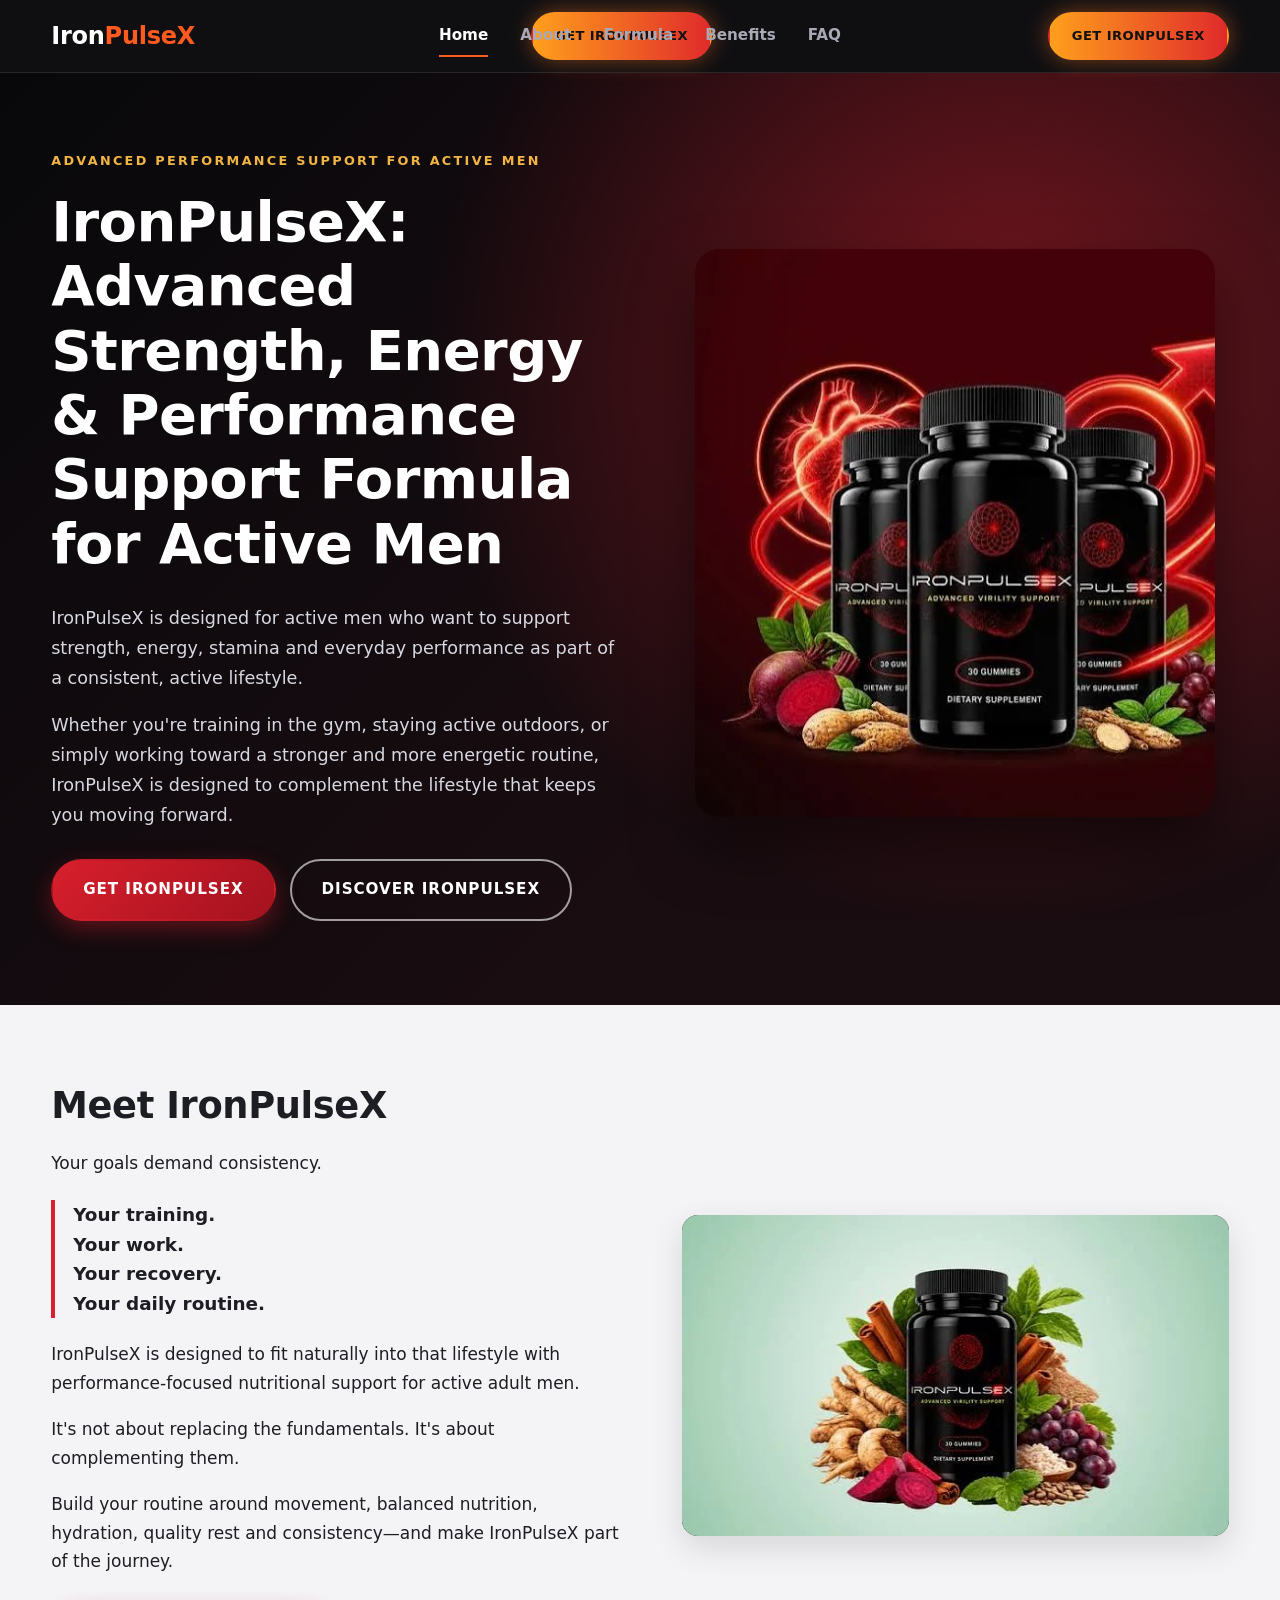
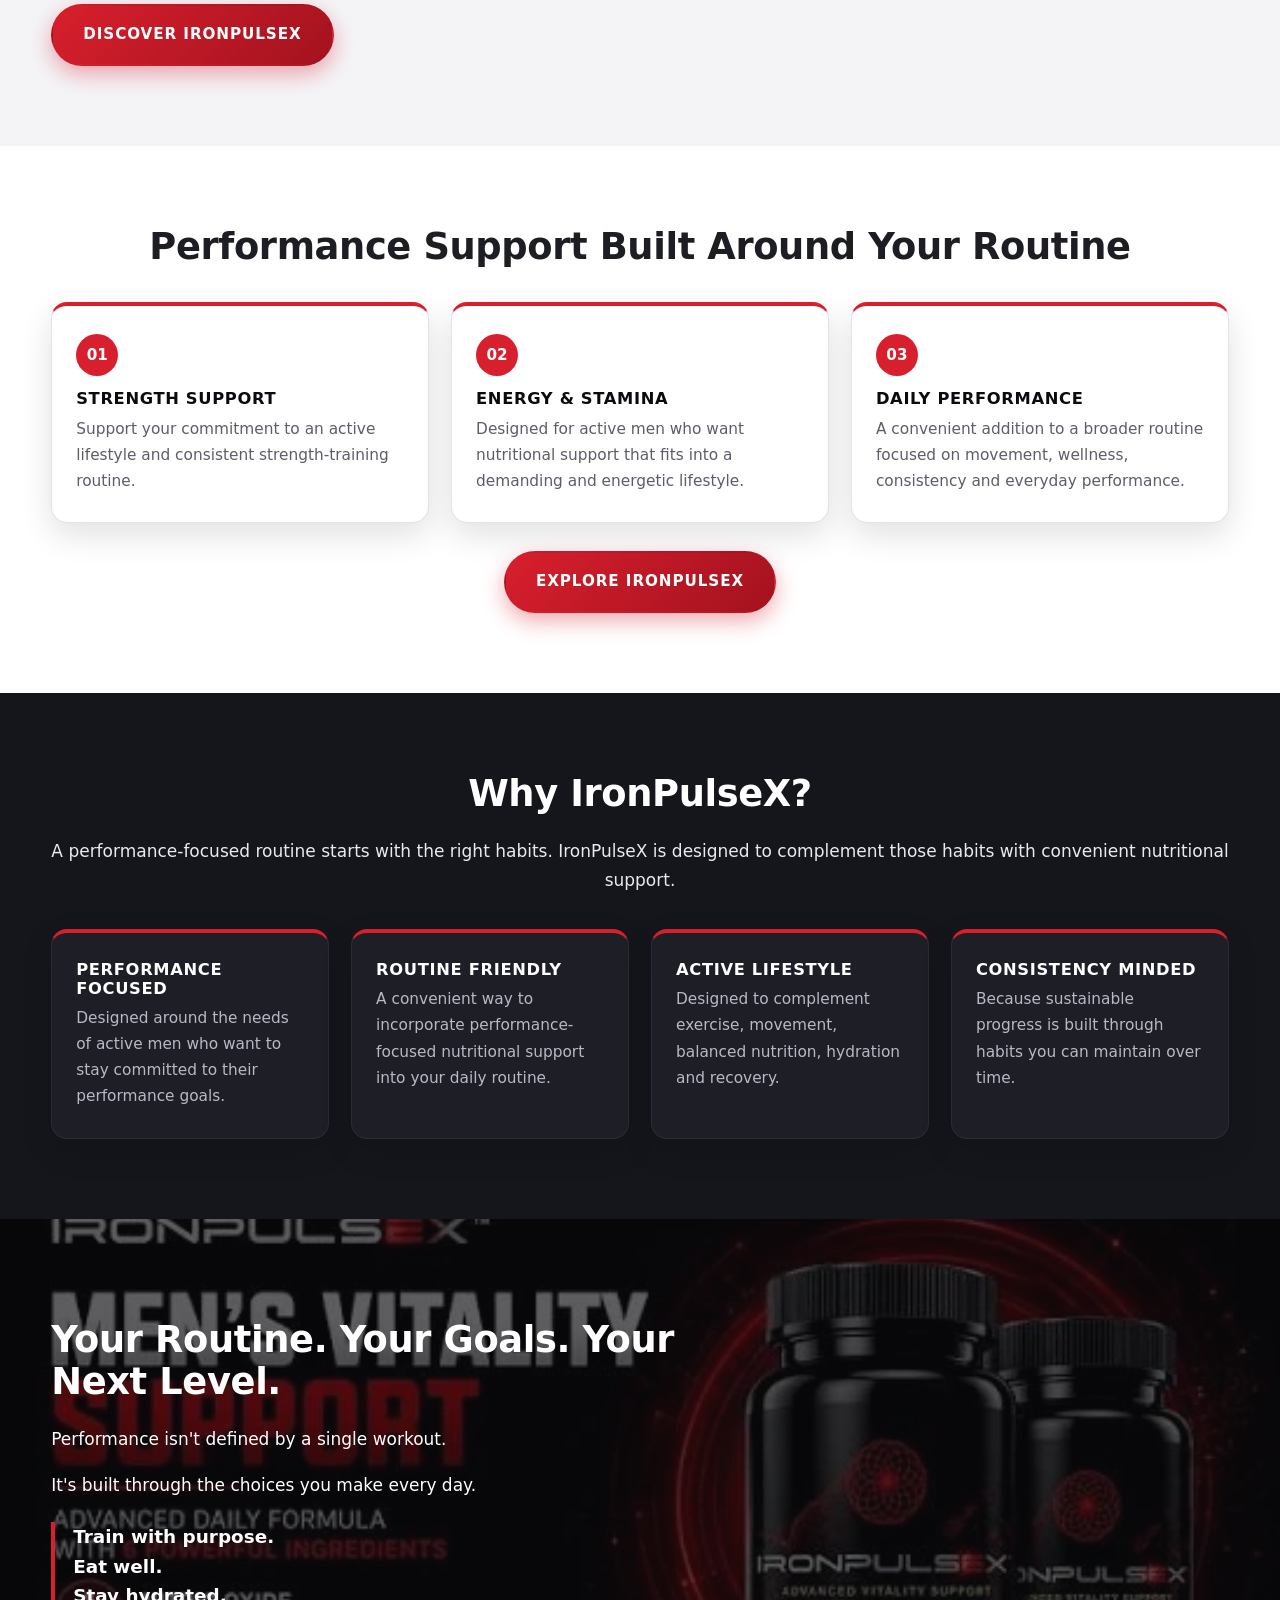
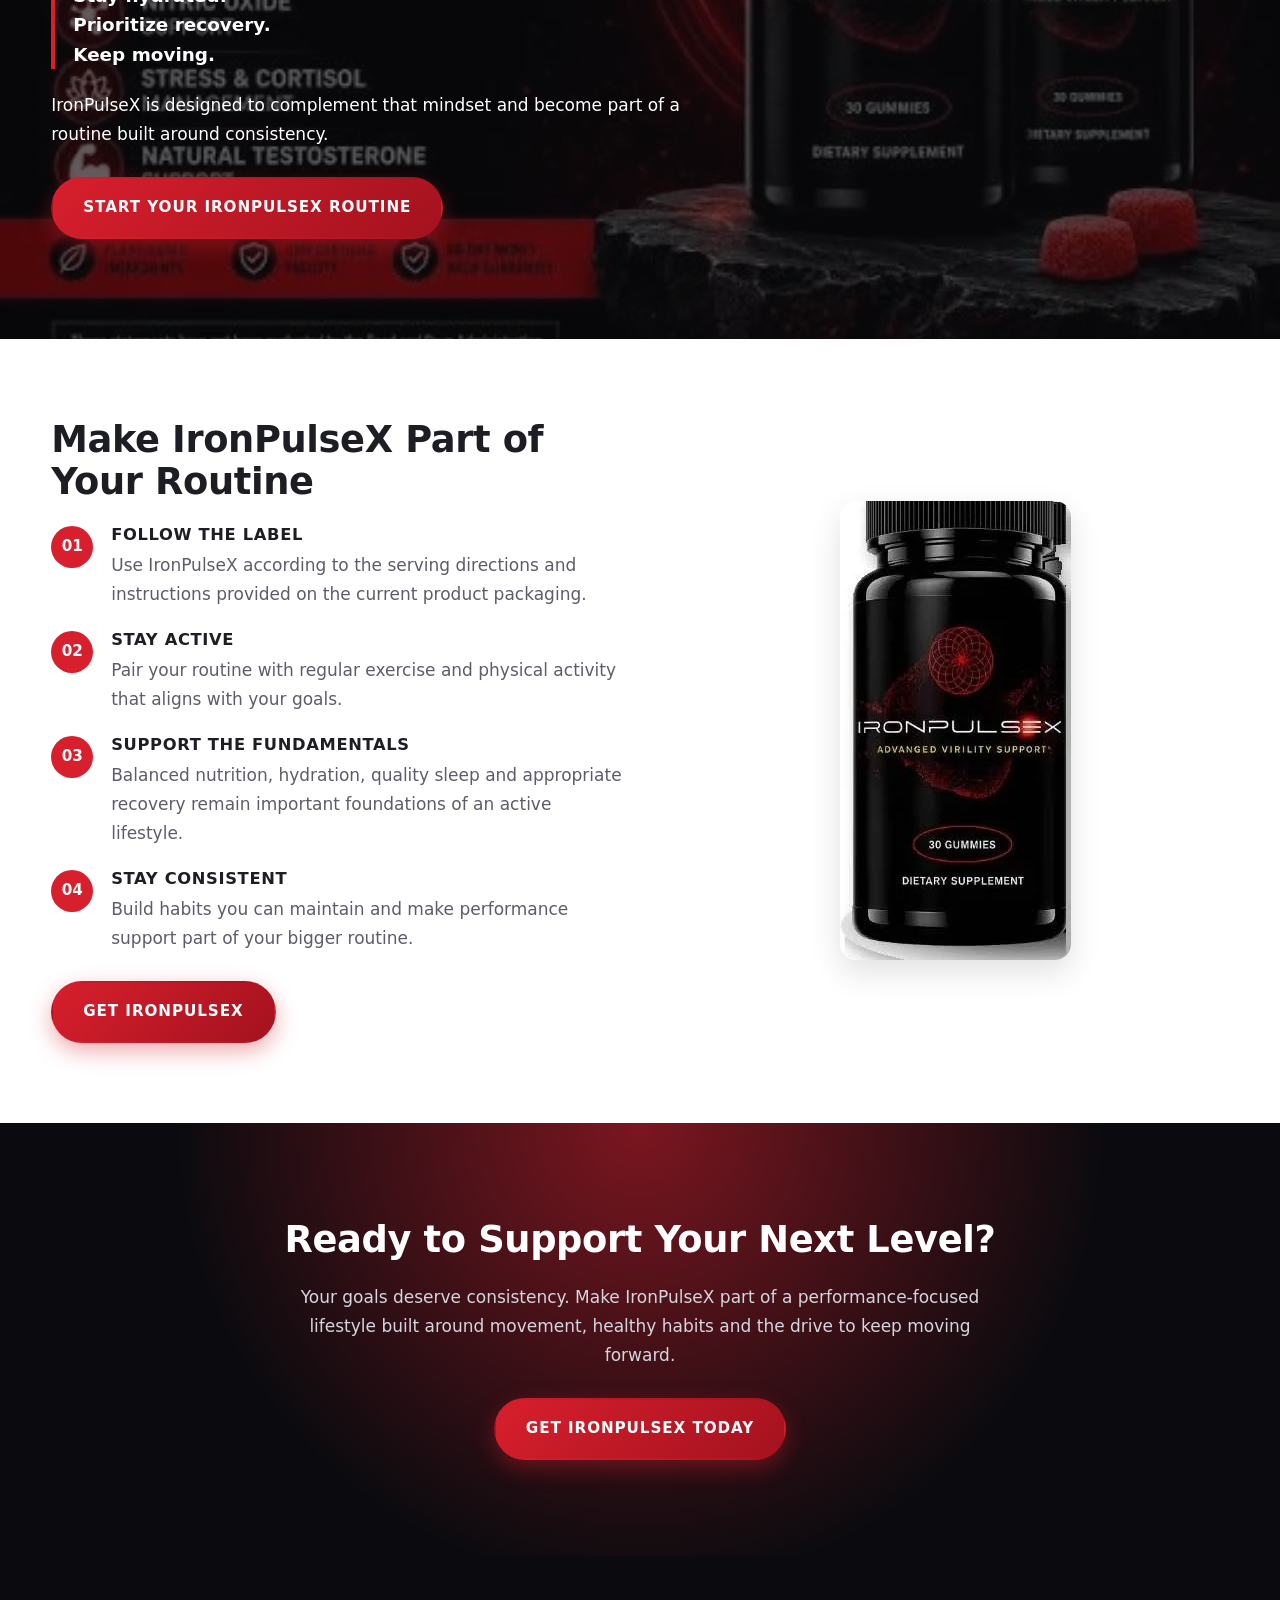
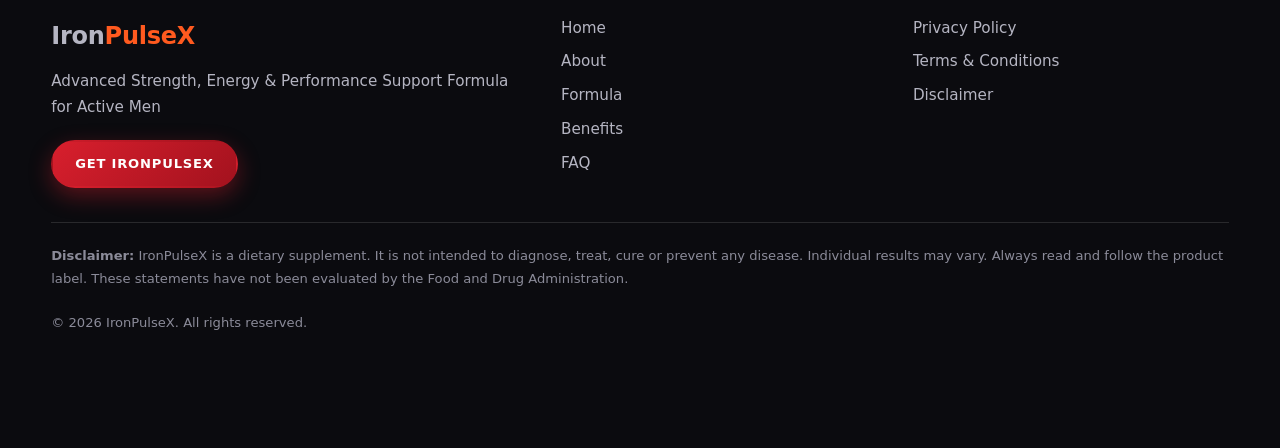
==== commit cf239830: "Add files via upload" ====
--- a/index.html
+++ b/index.html
@@ -6,7 +6,159 @@
 <title>IronPulseX: Advanced Strength, Energy & Performance Support Formula for Active Men</title>
 <meta name="description" content="Discover IronPulseX, an advanced performance support formula designed for active men seeking support for strength, energy, stamina and everyday performance.">
 <meta property="og:title" content="IronPulseX: Advanced Strength, Energy & Performance Support Formula for Active Men">
-<link rel="stylesheet" href="style.css">
+<style>
+:root{--black:#0b0b0f;--dark:#15151c;--red:#d81f2d;--red2:#a3121e;--gold:#f2b544;--ink:#1d1d24;--muted:#5d5d6a;--light:#f4f4f7;--line:#e3e3ea;--r:16px;--shadow:0 12px 32px rgba(0,0,0,.12);--hh:72px}
+*{box-sizing:border-box;margin:0;padding:0}
+html{scroll-behavior:smooth}
+body{font-family:"Segoe UI",system-ui,-apple-system,Roboto,Arial,sans-serif;color:var(--ink);background:#fff;line-height:1.7;font-size:17px;overflow-x:hidden}
+img{max-width:100%;height:auto;display:block}
+a{color:var(--red)}
+ul{list-style:none}
+h1,h2,h3{line-height:1.15;letter-spacing:-.01em;color:inherit}
+h1{font-size:clamp(2rem,4.4vw,3.5rem);font-weight:800}
+h2{font-size:clamp(1.6rem,3vw,2.3rem);font-weight:800;margin-bottom:.6em}
+h3{font-size:1.02rem;font-weight:700;letter-spacing:.04em;margin-bottom:.4em}
+p{margin-bottom:1em}
+:focus-visible{outline:3px solid var(--gold);outline-offset:3px}
+.wrap{width:min(1180px,92%);margin:0 auto}
+.center{text-align:center}
+
+/* ===== HEADER ===== */
+header{position:sticky;top:0;z-index:100;background:#0f0f12;border-bottom:1px solid rgba(255,255,255,.1)}
+.bar{display:flex;align-items:center;gap:28px;min-height:var(--hh);position:relative}
+.logo{font-size:1.5rem;font-weight:800;letter-spacing:-.01em;color:#fff;text-decoration:none;white-space:nowrap}
+.logo span{color:#ff5a1f}
+header nav{position:absolute;left:50%;transform:translateX(-50%)}
+header nav ul{display:flex;align-items:center;gap:32px}
+header nav a{display:block;position:relative;padding:14px 0;color:#a9a9b5;text-decoration:none;font-weight:600;font-size:.95rem;transition:color .25s}
+header nav a:after{content:"";position:absolute;left:0;right:0;bottom:6px;height:2px;background:#ff5a1f;transform:scaleX(0);transition:transform .3s}
+header nav a:hover,header nav a.active{color:#fff}
+header nav a:hover:after,header nav a.active:after{transform:scaleX(1)}
+header .dcta,header .mcta{margin-left:auto;background:linear-gradient(90deg,#ff9f1c,#e02b2b);color:#111;box-shadow:0 0 22px rgba(255,120,30,.45);letter-spacing:.03em}
+header .dcta:hover,header .mcta:hover{box-shadow:0 0 30px rgba(255,120,30,.7)}
+.burger{display:none;background:transparent;color:#fff;border:1px solid rgba(255,255,255,.3);border-radius:10px;width:46px;height:46px;font-size:1.5rem;line-height:1;cursor:pointer;transition:background .25s}
+.burger:hover{background:rgba(255,255,255,.1)}
+.mcta{display:none}
+
+/* ===== BUTTONS ===== */
+.btn{display:inline-block;background:linear-gradient(135deg,var(--red),var(--red2));color:#fff;text-decoration:none;font-weight:800;letter-spacing:.06em;text-transform:uppercase;padding:16px 30px;border-radius:999px;border:2px solid transparent;box-shadow:0 8px 22px rgba(216,31,45,.38);transition:transform .25s,box-shadow .25s,filter .25s;text-align:center;font-size:.95rem}
+.btn:hover{transform:translateY(-3px);box-shadow:0 14px 28px rgba(216,31,45,.5);filter:brightness(1.08)}
+.btn.sm{padding:11px 22px;font-size:.82rem}
+.btn.ghost{background:transparent;border-color:rgba(255,255,255,.6);box-shadow:none}
+.btn.ghost:hover{background:rgba(255,255,255,.12)}
+.btns{display:flex;flex-wrap:wrap;gap:14px;margin-top:28px}
+
+/* ===== SECTIONS ===== */
+.sec{padding:80px 0;background:#fff}
+.sec.light{background:var(--light)}
+.sec.alt{background:var(--dark);color:#e9e9f0}
+.sec.alt h2,.sec.alt h3{color:#fff}
+.sec.final{background:radial-gradient(circle at 50% 0,rgba(216,31,45,.55),transparent 60%),var(--black);color:#fff;text-align:center;padding:96px 0}
+.sec.final h2{color:#fff}
+.sec.final p{max-width:680px;margin-inline:auto;color:#d5d5de}
+.sec.final .btns{justify-content:center}
+.eyebrow{display:inline-block;color:var(--gold);font-weight:700;font-size:.8rem;letter-spacing:.18em;margin-bottom:18px}
+.lead2{color:#d8d8e2;font-size:1.1rem}
+.mind{font-weight:800;font-size:1.15rem;line-height:1.6;padding-left:18px;border-left:4px solid var(--red);margin:1.2em 0}
+.hero .mind{color:#fff}
+
+/* hero */
+.hero{background:radial-gradient(circle at 78% 30%,rgba(216,31,45,.5),transparent 48%),linear-gradient(135deg,#08080b,#1a0d11 70%);color:#fff;padding:72px 0 84px;overflow:hidden}
+.hero h1{margin-bottom:.5em}
+.split{display:grid;grid-template-columns:1.05fr 1fr;gap:56px;align-items:center}
+.hero-img{width:100%;max-width:520px;margin-inline:auto;border-radius:24px;box-shadow:0 30px 60px rgba(0,0,0,.5)}
+.frame{border-radius:var(--r);overflow:hidden;box-shadow:var(--shadow);background:var(--dark)}
+.frame img{width:100%;transition:transform .8s}
+.frame:hover img{transform:scale(1.04)}
+.frame.tall{max-width:340px;margin-inline:auto;background:#fff}
+.frame.tall img{max-height:520px;object-fit:contain;margin:auto}
+.stack{max-width:64ch}
+
+/* lifestyle banner */
+.life{position:relative;color:#fff;padding:100px 0;overflow:hidden;background:var(--black)}
+.life>img{position:absolute;inset:0;width:100%;height:100%;object-fit:cover;opacity:.35}
+.life .wrap{position:relative}
+.life h2{color:#fff}
+.life .wrap>*{max-width:640px}
+
+/* grids & cards */
+.grid{display:grid;gap:22px;margin-top:34px}
+.g3{grid-template-columns:repeat(3,1fr)}
+.g4{grid-template-columns:repeat(4,1fr)}
+.g5{grid-template-columns:repeat(5,1fr)}
+.card{background:#fff;border:1px solid var(--line);border-top:4px solid var(--red);border-radius:var(--r);padding:28px 24px;box-shadow:var(--shadow);color:var(--ink);transition:transform .3s,box-shadow .3s}
+.card:hover{transform:translateY(-6px);box-shadow:0 20px 40px rgba(0,0,0,.18)}
+.card h3{color:var(--black)}
+.card p{color:var(--muted);font-size:.96rem;margin:0}
+.sec.alt .card{background:#1e1e27;border-color:#2b2b37;border-top-color:var(--red)}
+.sec.alt .card h3{color:#fff}
+.sec.alt .card p{color:#b9b9c6}
+.num{display:inline-grid;place-items:center;min-width:42px;height:42px;padding:0 10px;border-radius:50%;background:var(--red);color:#fff;font-weight:800;font-size:.95rem;margin-bottom:14px}
+.step{display:flex;gap:18px;align-items:flex-start;margin-bottom:22px}
+.step .num{flex:none;margin:0}
+.step p{margin:0;color:var(--muted)}
+
+/* FAQ */
+details{background:#fff;border:1px solid var(--line);border-radius:14px;margin-bottom:12px;padding:0 24px;transition:box-shadow .25s}
+details[open]{box-shadow:var(--shadow);border-color:var(--red)}
+summary{cursor:pointer;list-style:none;font-weight:700;padding:20px 32px 20px 0;position:relative}
+summary::-webkit-details-marker{display:none}
+summary:after{content:"+";position:absolute;right:0;top:50%;transform:translateY(-50%);font-size:1.6rem;color:var(--red);transition:transform .3s}
+details[open] summary:after{transform:translateY(-50%) rotate(45deg)}
+details p{color:var(--muted)}
+.disc{background:var(--light);border-left:5px solid var(--red);border-radius:14px;padding:28px 30px}
+.disc p:last-child{margin:0}
+
+/* ===== FOOTER ===== */
+footer{background:var(--black);color:#b5b5c2;padding:60px 0 100px;font-size:.95rem}
+.fgrid{display:grid;grid-template-columns:1.5fr 1fr 1fr;gap:36px}
+footer a:not(.btn){color:#b5b5c2;text-decoration:none}
+footer a:not(.btn):hover{color:#fff}
+footer li{margin-bottom:8px}
+.small{font-size:.82rem;color:#8b8b99;border-top:1px solid rgba(255,255,255,.12);margin-top:34px;padding-top:22px}
+.sticky{display:none}
+
+/* ===== RESPONSIVE ===== */
+@media(max-width:1000px){
+ .g4,.g5{grid-template-columns:repeat(2,1fr)}
+ .g3{grid-template-columns:repeat(2,1fr)}
+ header nav ul{gap:18px}
+ header nav a{font-size:.88rem}
+ .bar{gap:12px}
+}
+@media(max-width:860px){
+ body{padding-bottom:76px}
+ .sec{padding:56px 0}
+ .split,.fgrid{grid-template-columns:1fr;gap:34px}
+ .hero{padding:48px 0 60px}
+ .bar{gap:14px;min-height:64px}
+ .burger{display:block;order:1}
+ .logo{order:2;font-size:1.4rem}
+ .mcta{display:inline-block;order:3;margin-left:auto}
+ .dcta{display:none}
+ header nav{order:4;position:absolute;left:-4%;right:-4%;top:100%;transform:none;margin:0;background:#0b0b0f;border-top:1px solid rgba(255,255,255,.1);max-height:0;overflow:hidden;transition:max-height .35s ease}
+ header nav.open{max-height:420px;box-shadow:0 18px 30px rgba(0,0,0,.4)}
+ header nav ul{flex-direction:column;align-items:stretch;gap:0;padding:8px 4%}
+ header nav a{padding:16px 6px;font-size:1rem;border-bottom:1px solid rgba(255,255,255,.07)}
+ header nav a:after{display:none}
+ header nav a.active{color:#ff5a1f}
+ .sticky{display:block;position:fixed;left:0;right:0;bottom:0;z-index:90;padding:12px 4%;background:rgba(11,11,15,.96);border-top:1px solid rgba(255,255,255,.1)}
+ .sticky .btn{display:block}
+}
+@media(max-width:560px){
+ body{font-size:16px}
+ .g3,.g4,.g5{grid-template-columns:1fr}
+ .btn{width:100%}
+ .btns{flex-direction:column}
+ header .btn.sm{width:auto;padding:10px 14px;font-size:.72rem}
+ .logo{font-size:1.25rem}
+ .card{padding:22px 20px}
+ details{padding:0 18px}
+ .life{padding:64px 0}
+}
+@media(prefers-reduced-motion:reduce){*{animation:none!important;transition:none!important;scroll-behavior:auto!important}}
+
+</style>
 </head>
 <body>
 <header><div class="wrap bar">
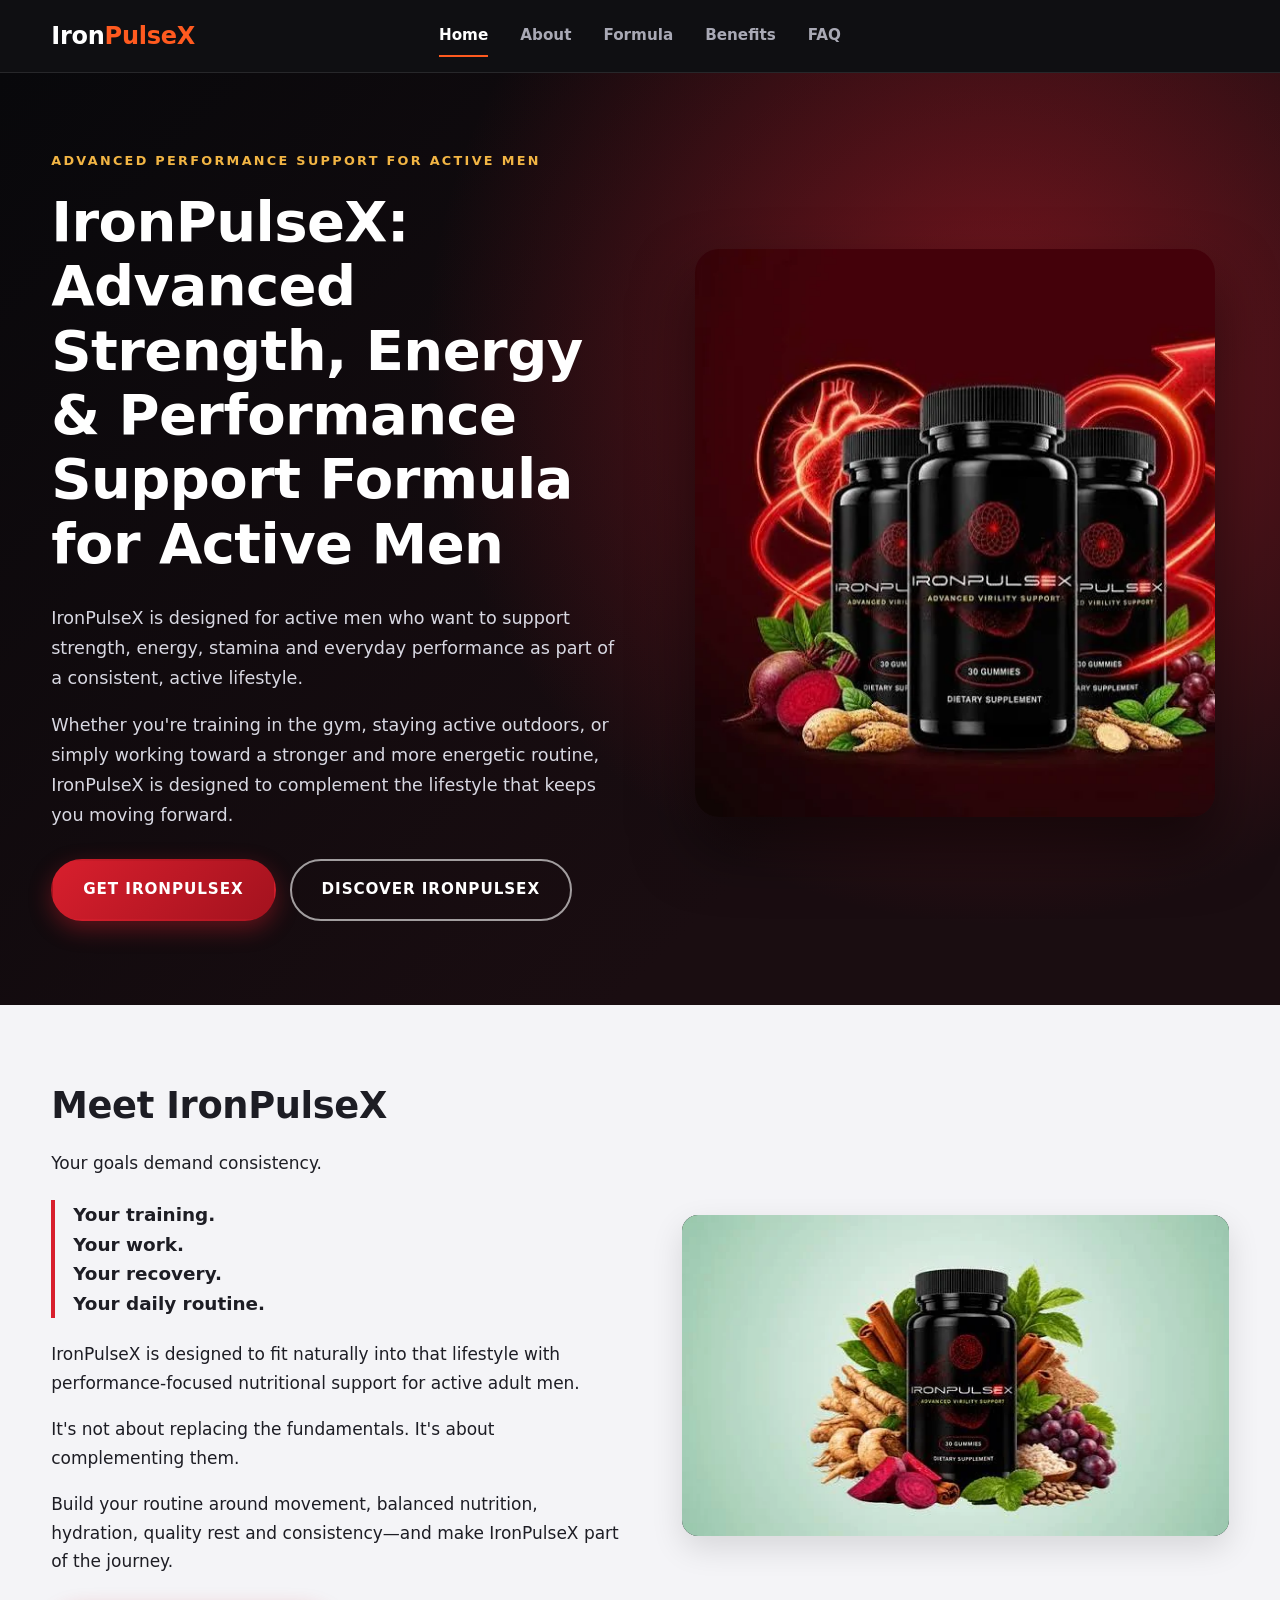
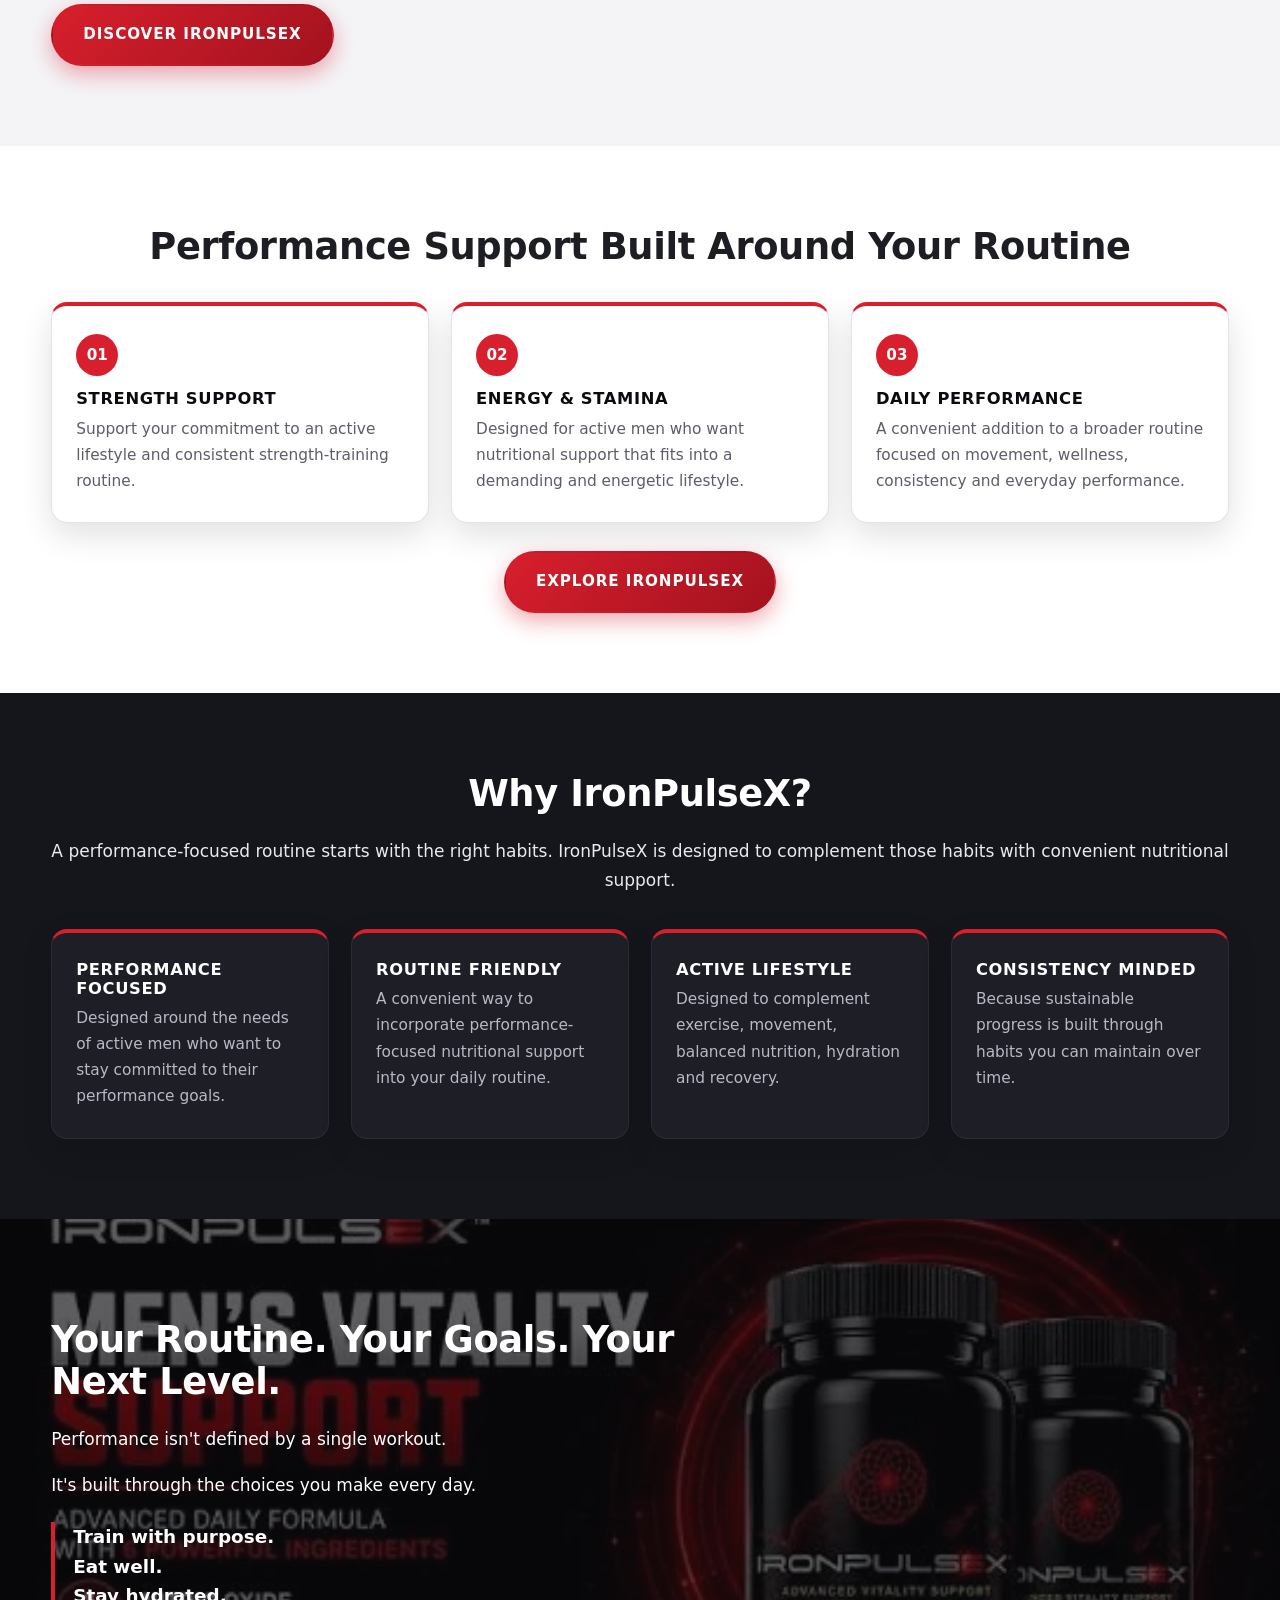
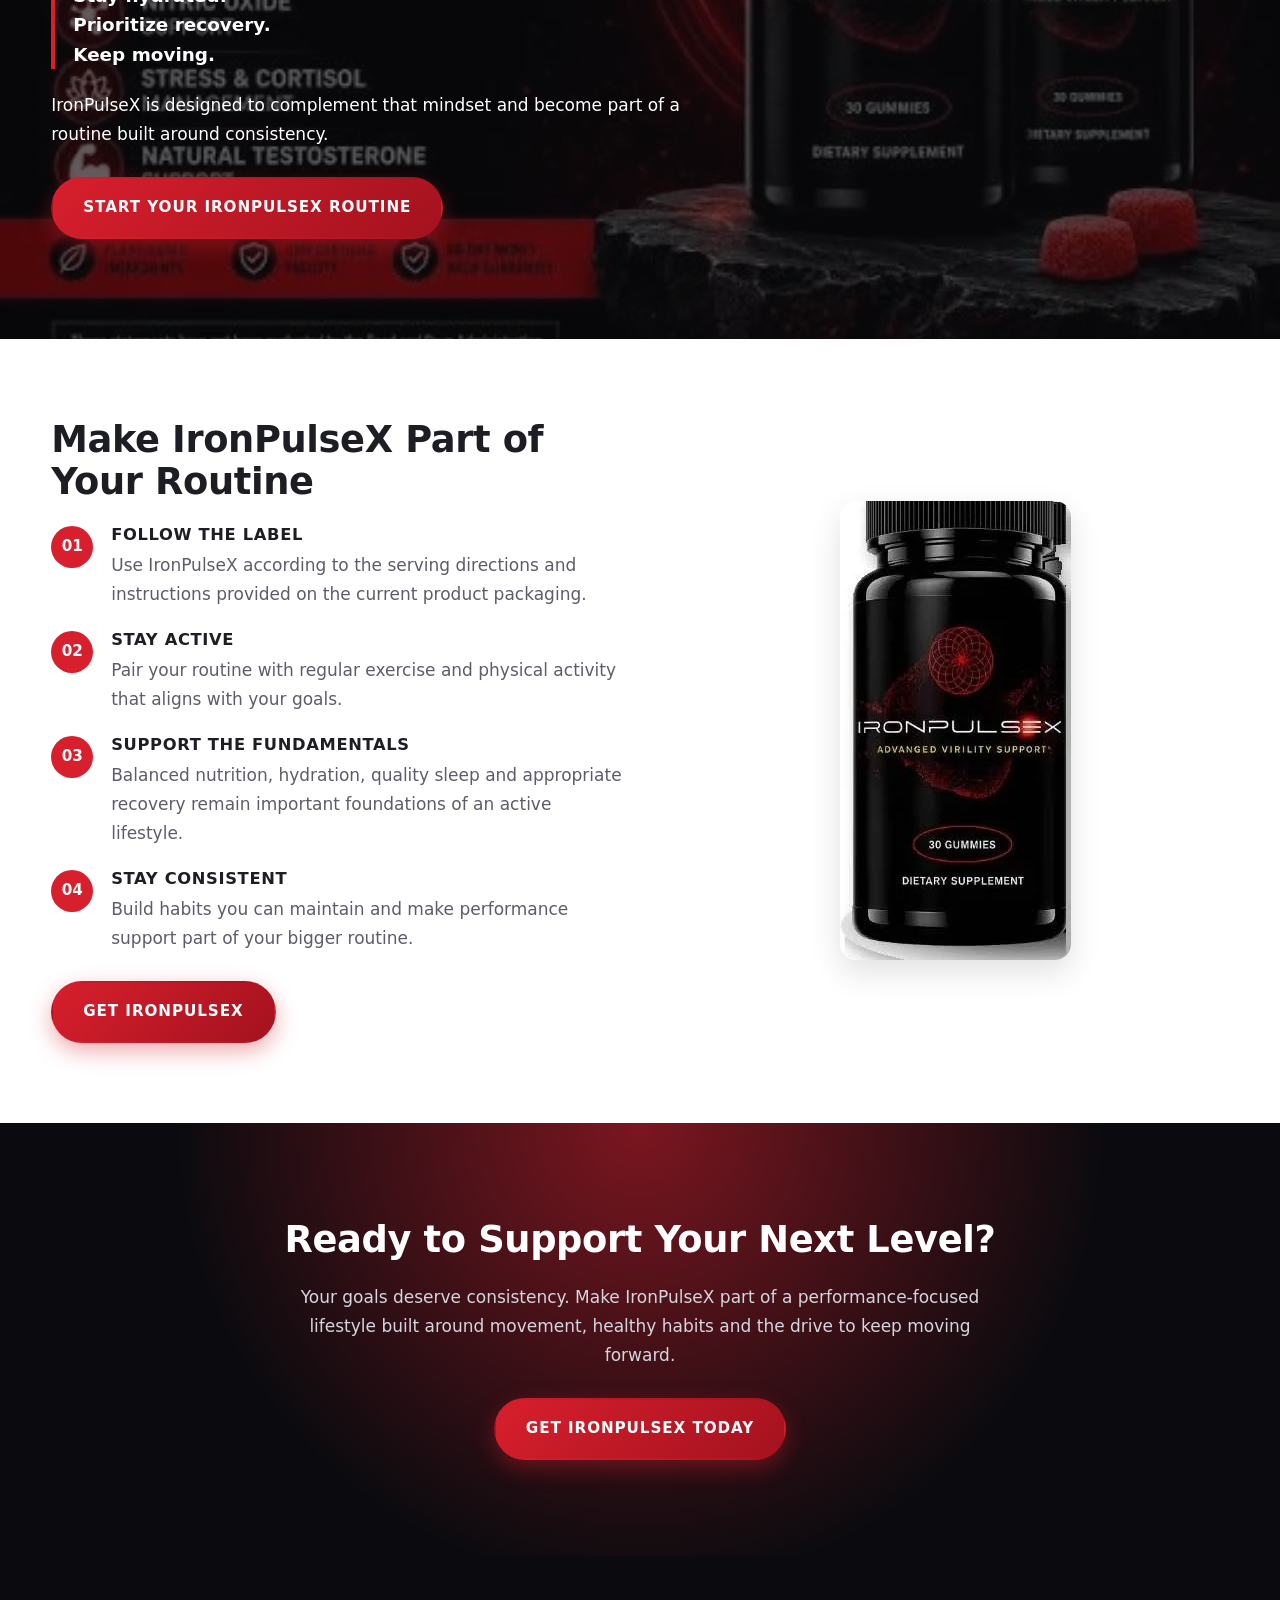
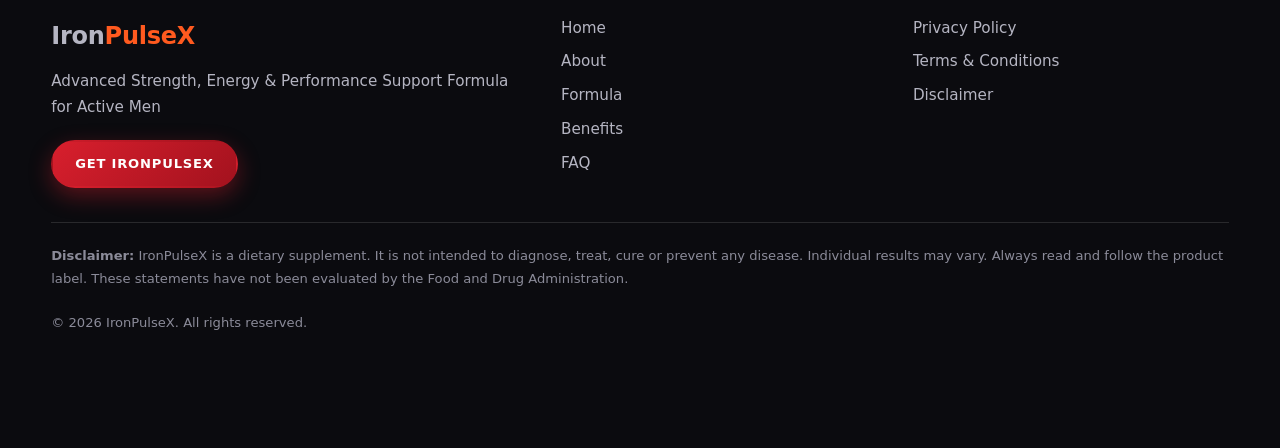
==== commit 3182d151: "Add files via upload" ====
--- a/index.html
+++ b/index.html
@@ -167,8 +167,6 @@
 <nav id="nav" aria-label="Main navigation"><ul>
 <li><a href="#/" data-r="home">Home</a></li><li><a href="#/about" data-r="about">About</a></li><li><a href="#/formula" data-r="formula">Formula</a></li><li><a href="#/benefits" data-r="benefits">Benefits</a></li><li><a href="#/faq" data-r="faq">FAQ</a></li>
 </ul></nav>
-<a class="btn sm dcta" href="https://taptobuynow.com/ironpulsex/">GET IRONPULSEX</a>
-<a class="btn sm mcta" href="https://taptobuynow.com/ironpulsex/">GET IRONPULSEX</a>
 </div></header>
 <main id="top">
 <article class="page" id="home" data-title="IronPulseX: Advanced Strength, Energy & Performance Support Formula for Active Men" data-desc="Discover IronPulseX, an advanced performance support formula designed for active men seeking support for strength, energy, stamina and everyday performance."><section class="hero"><div class="wrap split"><div><span class="eyebrow">ADVANCED PERFORMANCE SUPPORT FOR ACTIVE MEN</span><h1>IronPulseX: Advanced Strength, Energy &amp; Performance Support Formula for Active Men</h1><p class="lead2">IronPulseX is designed for active men who want to support strength, energy, stamina and everyday performance as part of a consistent, active lifestyle.</p><p class="lead2">Whether you're training in the gym, staying active outdoors, or simply working toward a stronger and more energetic routine, IronPulseX is designed to complement the lifestyle that keeps you moving forward.</p><div class="btns"><a class="btn " href="https://taptobuynow.com/ironpulsex/">GET IRONPULSEX</a><a class="btn ghost" href="https://taptobuynow.com/ironpulsex/">DISCOVER IRONPULSEX</a></div></div><img class="hero-img" data-img="4" src="[data-uri]" width="529" height="579" alt="Three IronPulseX supplement bottles with beetroot, ginseng root and grapes on a dark athletic red energy background"></div></section><section class="sec light"><div class="wrap split"><div class="stack"><h2>Meet IronPulseX</h2><p>Your goals demand consistency.</p><p class="mind">Your training.<br>Your work.<br>Your recovery.<br>Your daily routine.</p><p>IronPulseX is designed to fit naturally into that lifestyle with performance-focused nutritional support for active adult men.</p><p>It's not about replacing the fundamentals. It's about complementing them.</p><p>Build your routine around movement, balanced nutrition, hydration, quality rest and consistency&mdash;and make IronPulseX part of the journey.</p><div class="btns"><a class="btn " href="https://taptobuynow.com/ironpulsex/">DISCOVER IRONPULSEX</a></div></div><div class="frame"><img loading="lazy" data-img="3" src="[data-uri]" width="598" height="350" alt="IronPulseX bottle surrounded by ginseng root, cinnamon, beetroot, grapes and mint leaves"></div></div></section><section class="sec "><div class="wrap"><h2 class="center">Performance Support Built Around Your Routine</h2><div class="grid g3"><div class="card"><span class="num">01</span><h3>STRENGTH SUPPORT</h3><p>Support your commitment to an active lifestyle and consistent strength-training routine.</p></div><div class="card"><span class="num">02</span><h3>ENERGY & STAMINA</h3><p>Designed for active men who want nutritional support that fits into a demanding and energetic lifestyle.</p></div><div class="card"><span class="num">03</span><h3>DAILY PERFORMANCE</h3><p>A convenient addition to a broader routine focused on movement, wellness, consistency and everyday performance.</p></div></div><div class="btns" style="justify-content:center"><a class="btn " href="https://taptobuynow.com/ironpulsex/">EXPLORE IRONPULSEX</a></div></div></section><section class="sec alt"><div class="wrap"><h2 class="center">Why IronPulseX?</h2><p class="center" style="margin-inline:auto">A performance-focused routine starts with the right habits. IronPulseX is designed to complement those habits with convenient nutritional support.</p><div class="grid g4"><div class="card"><h3>PERFORMANCE FOCUSED</h3><p>Designed around the needs of active men who want to stay committed to their performance goals.</p></div><div class="card"><h3>ROUTINE FRIENDLY</h3><p>A convenient way to incorporate performance-focused nutritional support into your daily routine.</p></div><div class="card"><h3>ACTIVE LIFESTYLE</h3><p>Designed to complement exercise, movement, balanced nutrition, hydration and recovery.</p></div><div class="card"><h3>CONSISTENCY MINDED</h3><p>Because sustainable progress is built through habits you can maintain over time.</p></div></div></div></section><section class="life"><img loading="lazy" data-img="1" src="[data-uri]" width="549" height="365" alt="Close view of IronPulseX supplement bottles and red gummies on a dark stone surface"><div class="wrap"><h2>Your Routine. Your Goals. Your Next Level.</h2><p>Performance isn't defined by a single workout.</p><p>It's built through the choices you make every day.</p><p class="mind">Train with purpose.<br>Eat well.<br>Stay hydrated.<br>Prioritize recovery.<br>Keep moving.</p><p>IronPulseX is designed to complement that mindset and become part of a routine built around consistency.</p><div class="btns"><a class="btn " href="https://taptobuynow.com/ironpulsex/">START YOUR IRONPULSEX ROUTINE</a></div></div></section><section class="sec "><div class="wrap split"><div><h2>Make IronPulseX Part of Your Routine</h2><div class="step"><span class="num">01</span><div><h3>FOLLOW THE LABEL</h3><p>Use IronPulseX according to the serving directions and instructions provided on the current product packaging.</p></div></div><div class="step"><span class="num">02</span><div><h3>STAY ACTIVE</h3><p>Pair your routine with regular exercise and physical activity that aligns with your goals.</p></div></div><div class="step"><span class="num">03</span><div><h3>SUPPORT THE FUNDAMENTALS</h3><p>Balanced nutrition, hydration, quality sleep and appropriate recovery remain important foundations of an active lifestyle.</p></div></div><div class="step"><span class="num">04</span><div><h3>STAY CONSISTENT</h3><p>Build habits you can maintain and make performance support part of your bigger routine.</p></div></div><div class="btns"><a class="btn " href="https://taptobuynow.com/ironpulsex/">GET IRONPULSEX</a></div></div><div class="frame tall"><img loading="lazy" data-img="5" src="[data-uri]" width="231" height="460" alt="Single IronPulseX dietary supplement bottle, advanced virility support, 30 gummies"></div></div></section><section class="sec final"><div class="wrap"><h2>Ready to Support Your Next Level?</h2><p>Your goals deserve consistency. Make IronPulseX part of a performance-focused lifestyle built around movement, healthy habits and the drive to keep moving forward.</p><div class="btns"><a class="btn " href="https://taptobuynow.com/ironpulsex/">GET IRONPULSEX TODAY</a></div></div></section></article>
